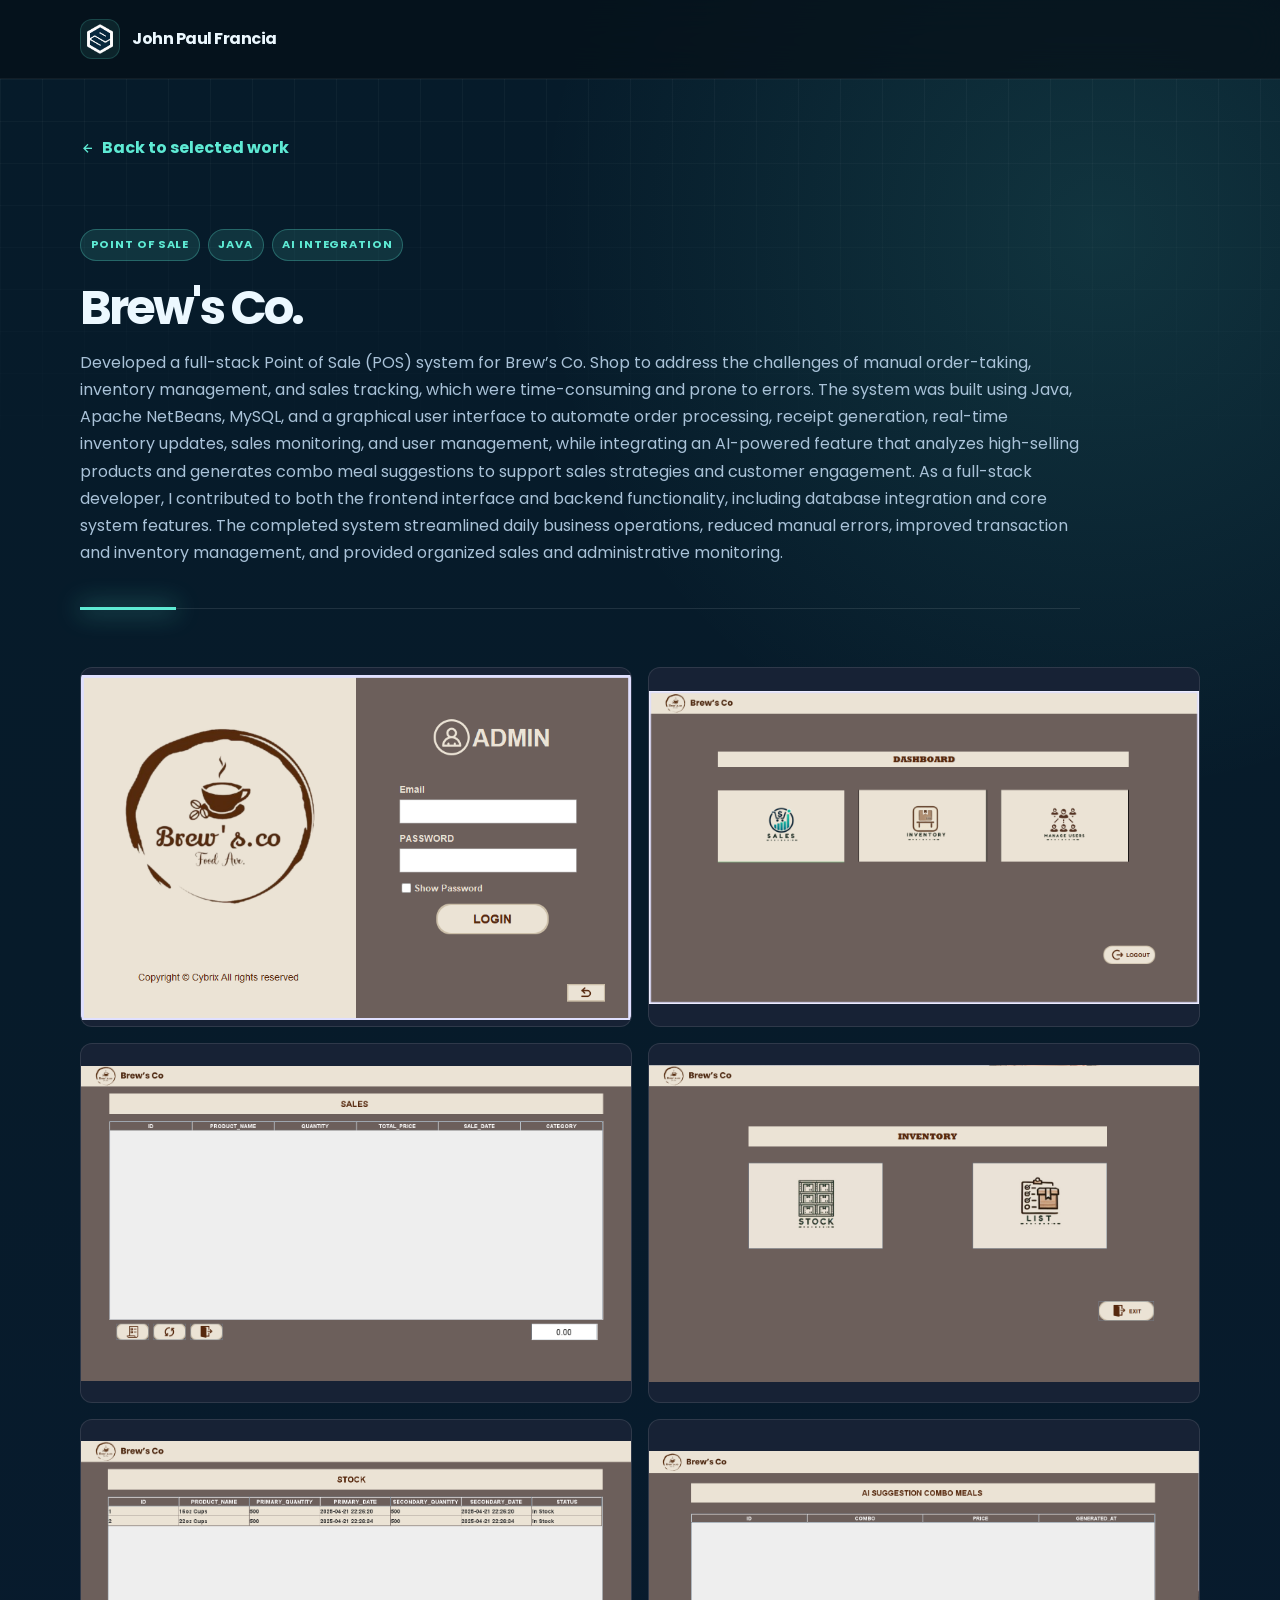
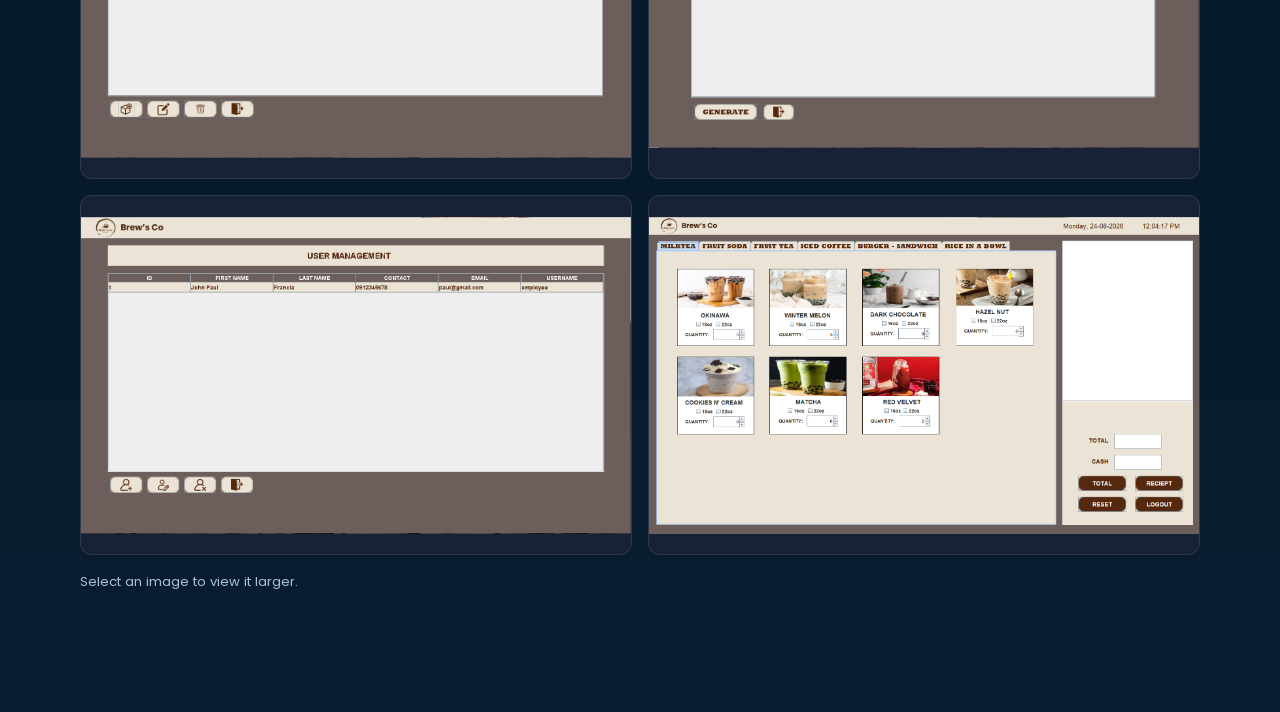
==== brews-co.html @ 9ea35626 "Update portfolio projects" ====
<!DOCTYPE html>
<html lang="en">
  <head>
    <meta charset="UTF-8" />
    <meta name="viewport" content="width=device-width, initial-scale=1.0" />
    <meta name="Author" content="John Paul Francia">
    <link rel="website icon" type="png" size="1000x500"
        href="images/logo.png">
    <title>Brew's Co.</title>
    <link rel="stylesheet" href="https://unpkg.com/boxicons@latest/css/boxicons.min.css" /><link rel="stylesheet" href="style.css" />
  </head>
  <body class="project-page project-brews">
    <header class="site-header">
      <div class="container nav-wrap">
        <a href="index.html" class="brand">
          <span class="brand-mark" aria-hidden="true">
            <img src="images/logo.png" alt="" />
          </span>
          <span>John Paul Francia</span>
        </a>
      </div>
    </header>

    <main class="project-page-main">
      <div class="container">
        <a class="project-page-back" href="index.html#work">
          <i class="bx bx-left-arrow-alt" aria-hidden="true"></i>
          Back to selected work
        </a>

        <header class="project-page-header">
          <div class="tag-row">
            <span>Point of Sale</span>
            <span>Java</span>
            <span>AI Integration</span>
          </div>
          <h1>Brew's Co.</h1>
          <p class="project-summary">
            Developed a full-stack Point of Sale (POS) system for Brew’s Co. Shop to address the challenges of manual order-taking, 
            inventory management, and sales tracking, which were time-consuming and prone to errors. The system was built using Java, 
            Apache NetBeans, MySQL, and a graphical user interface to automate order processing, receipt generation, real-time inventory 
            updates, sales monitoring, and user management, while integrating an AI-powered feature that analyzes high-selling products 
            and generates combo meal suggestions to support sales strategies and customer engagement. As a full-stack developer, 
            I contributed to both the frontend interface and backend functionality, including database integration and core system 
            features. The completed system streamlined daily business operations, reduced manual errors, improved transaction and 
            inventory management, and provided organized sales and administrative monitoring.
          </p>
        </header>

          <section class="detail-gallery-wrap" aria-label="Brew's Co. project images">
            <div class="detail-gallery">
              <div class="detail-gallery-track">
                <img class="detail-image" src="brew's Co/One.png" alt="Brew's Co. project screen one" tabindex="0" />
                <img class="detail-image" src="brew's Co/two.png" alt="Brew's Co. project screen two" tabindex="0" />
                <img class="detail-image" src="brew's Co/three.png" alt="Brew's Co. project screen three" tabindex="0" />
                <img class="detail-image" src="brew's Co/four.png" alt="Brew's Co. project screen four" tabindex="0" />
                <img class="detail-image" src="brew's Co/five.png" alt="Brew's Co. project screen five" tabindex="0" />
                <img class="detail-image" src="brew's Co/six.png" alt="Brew's Co. project screen six" tabindex="0" />
                <img class="detail-image" src="brew's Co/seven.png" alt="Brew's Co. project screen seven" tabindex="0" />
                <img class="detail-image" src="brew's Co/eight.png" alt="Brew's Co. project screen eight" tabindex="0" />
              </div>
            </div>
            <p class="image-note">Select an image to view it larger.</p>
          </section>
        </div>
      </div>
    </main>

    <div class="project-modal image-modal" id="image-modal" role="dialog" aria-modal="true" aria-label="Project image" hidden>
      <div class="project-modal-backdrop" data-close-image-modal></div>
      <div class="project-modal-content">
        <button class="modal-close" type="button" aria-label="Close image" data-close-image-modal>
          <i class="bx bx-x" aria-hidden="true"></i>
        </button>
        <img class="image-modal-image" src="" alt="" />
      </div>
    </div>
    <script src="project-page.js"></script>
  </body>
</html>
---- style.css ----
/* ==================== Global styles ==================== */
@import url('https://fonts.googleapis.com/css2?family=Poppins:wght@400;500;600;700;800;900&display=swap');

:root {
  --bg: #071b2a;
  --bg-soft: #0d2536;
  --panel: rgba(11, 25, 35, 0.82);
  --panel-strong: #0b1f2d;
  --card: rgba(13, 28, 39, 0.8);
  --text: #ecf8ff;
  --muted: #a9c2d8;
  --line: rgba(148, 163, 184, 0.18);
  --primary: #5eead4;
  --secondary: #7c8cff;
  --accent: #f7c98a;
  --shadow: 0 30px 80px rgba(2, 7, 15, 0.7);
}

* {
    margin: 0;
    padding: 0;
    box-sizing: border-box;
}

html {
  scroll-behavior: smooth;
}

body {
  margin: 0;
  font-family: "Poppins", sans-serif;
  background:
    radial-gradient(circle at top left, rgba(94, 234, 212, 0.12), transparent 18%),
    radial-gradient(circle at bottom right, rgba(124, 140, 255, 0.14), transparent 20%),
    linear-gradient(180deg, #041a28 0%, #071b2a 35%, #081b30 100%);
  color: var(--text);
  line-height: 1.6;
  overflow-x: hidden;
}

.site-header,
main,
.site-footer {
  opacity: 1;
  transform: translateY(0);
}

img,
.brand-mark img {
  width: 100%;
  height: auto;
  display: block;
  object-fit: contain;
}

img {
  max-width: 100%;
  display: block;
}

a {
  color: inherit;
  text-decoration: none;
}

button,
input,
textarea {
  font: inherit;
}

.container {
  width: min(1120px, calc(100% - 32px));
  margin: 0 auto;
}

.section {
  padding: 110px 0;
  position: relative;
  z-index: 1;
}

.section-label {
  margin: 0 0 18px;
  color: var(--primary);
  font-size: 0.8rem;
  letter-spacing: 0.16em;
  text-transform: uppercase;
  font-weight: 700;
}

h1, h2, h3, h4, p {
  margin-top: 0;
}

h1 {
  font-size: clamp(3rem, 6vw, 6rem);
  line-height: 0.95;
  letter-spacing: -0.06em;
  margin-bottom: 24px;
}

h2 {
  font-size: clamp(2.2rem, 4vw, 3.5rem);
  line-height: 1.05;
  letter-spacing: -0.04em;
  margin-bottom: 0;
}

p {
  color: var(--muted);
  font-size: 1.04rem;
}

.highlight {
  background: linear-gradient(135deg, #e8faff 0%, var(--primary) 35%, #7ac7ff 60%, #9ca8ff 100%);
  -webkit-background-clip: text;
  background-clip: text;
  color: transparent;
}

.bg-blur {
  position: fixed;
  height: 420px;
  width: 420px;
  border-radius: 50%;
  filter: blur(90px);
  opacity: 0.45;
  z-index: 0;
  pointer-events: none;
}

.blur-one {
  background: rgba(94, 234, 212, 0.18);
  top: 6%;
  left: 4%;
}

.blur-two {
  background: rgba(124, 140, 255, 0.18);
  right: 10%;
  bottom: 10%;
}

.site-header,
main,
.site-footer {
  opacity: 1;
  transform: translateY(0);
  transition: opacity 0.8s ease, transform 0.8s ease;
}

.site-header {
  position: sticky;
  top: 0;
  z-index: 50;
  backdrop-filter: blur(18px);
  background: rgba(6, 16, 24, 0.75);
  border-bottom: 1px solid rgba(255, 255, 255, 0.05);
}

/* ==================== Hero section ==================== */
.nav-wrap {
  display: flex;
  align-items: center;
  justify-content: space-between;
  min-height: 78px;
  gap: 24px;
}

.brand {
  display: inline-flex;
  align-items: center;
  gap: 12px;
  font-size: 1rem;
  font-weight: 700;
  letter-spacing: -0.03em;
  color: var(--text);
}

.brand-mark {
  display: grid;
  place-items: center;
  width: 40px;
  height: 40px;
  border-radius: 12px;
  background: rgba(94, 234, 212, 0.08);
  box-shadow: inset 0 0 0 1px rgba(94, 234, 212, 0.18);
}

.brand-mark img {
  width: 100%;
  height: 100%;
  display: block;
  object-fit: contain;
}

.main-nav {
  display: flex;
  align-items: center;
  gap: 22px;
  color: rgba(236, 248, 255, 0.8);
  font-size: 0.9rem;
  font-weight: 500;
}

.main-nav a {
  position: relative;
  transition: color 0.25s ease;
  letter-spacing: -0.01em;
}

.main-nav a::after {
  content: "";
  position: absolute;
  left: 0;
  bottom: -8px;
  width: 100%;
  height: 2px;
  background: linear-gradient(90deg, var(--primary), #e6b986);
  transform: scaleX(0);
  transform-origin: left;
  transition: transform 0.25s ease;
}

.main-nav a:hover,
.main-nav a:focus-visible {
  color: var(--text);
}

.main-nav a:hover::after,
.main-nav a:focus-visible::after {
  transform: scaleX(1);
}

.nav-cta,
.button {
  display: inline-flex;
  align-items: center;
  justify-content: center;
  padding: 0.9rem 1.4rem;
  border-radius: 999px;
  font-weight: 700;
  transition: transform 0.25s ease, box-shadow 0.25s ease, border-color 0.25s ease;
}

.nav-cta,
.button.primary {
  background: linear-gradient(135deg, #7cf5e0 0%, var(--primary) 35%, #7aa3ff 100%);
  color: #04151d;
  box-shadow: 0 18px 35px rgba(94, 234, 212, 0.18);
}

.button.secondary {
  border: 1px solid var(--line);
  color: var(--text);
  background: rgba(255, 255, 255, 0.02);
}

.nav-cta:hover,
.button:hover {
  transform: translateY(-2px);
}

.hero {
  padding-top: 64px;
  padding-bottom: 80px;
}

.hero-grid {
  display: grid;
  grid-template-columns: 1.02fr 0.98fr;
  gap: 34px;
  align-items: center;
  min-height: 640px;
}

.hero-copy {
  max-width: 630px;
}

.eyebrow {
  display: inline-block;
  margin-bottom: 18px;
  color: var(--primary);
  font-size: 0.88rem;
  font-weight: 600;
  letter-spacing: 0.16em;
  text-transform: uppercase;
}

.hero-copy h1 {
  display: flex;
  flex-direction: column;
  gap: 0;
  margin-bottom: 18px;
}

.light-text {
  color: var(--text);
  font-weight: 400;
  letter-spacing: -0.05em;
}

.highlight-block {
  color: #dfeaf5;
  font-weight: 800;
  letter-spacing: -0.06em;
}

.title-line {
  margin: 0 0 18px;
  color: var(--text);
  font-size: clamp(1rem, 3vw, 3rem);
  line-height: 1.12;
  letter-spacing: -0.05em;
  font-weight: 500;
}

.lead {
  max-width: 620px;
  font-size: 1.08rem;
  color: rgba(230, 224, 219, 0.82);
  margin-bottom: 28px;
  line-height: 1.7;
}

.hero-actions {
  display: flex;
  align-items: center;
  gap: 18px;
  flex-wrap: wrap;
  margin-top: 8px;
  margin-bottom: 16px;
}

.social-row {
  display: flex;
  align-items: center;
  gap: 16px;
  margin-top: 8px;
}

.social-row a {
  width: 42px;
  height: 42px;
  border-radius: 50%;
  display: grid;
  place-items: center;
  border: 2px solid rgba(110, 234, 255, 0.9);
  color: var(--text);
  background: rgba(7, 17, 31, 0.3);
  font-weight: 700;
  box-shadow: 0 0 0 4px rgba(110, 234, 255, 0.06);
}

.hero-visual {
  display: flex;
  justify-content: center;
  align-items: center;
}

.profile-stage {
  position: relative;
  width: min(100%, 520px);
  aspect-ratio: 1;
  display: grid;
  place-items: center;
}

.profile-orbit {
  position: absolute;
  border: 1px solid rgba(94, 234, 212, 0.22);
  border-radius: 30% 70% 44% 56% / 42% 34% 66% 58%;
  box-shadow: inset 0 0 0 1px rgba(255, 255, 255, 0.03);
}

.orbit-one {
  inset: 4% 12% 12% 3%;
  transform: rotate(12deg);
}

.orbit-two {
  inset: 12% 4% 4% 14%;
  transform: rotate(-14deg);
}

.profile-shell {
  position: relative;
  width: 82%;
  aspect-ratio: 0.82;
  border-radius: 30% 70% 55% 45% / 45% 36% 64% 55%;
  padding: 16px;
  background: linear-gradient(135deg, rgba(94, 234, 212, 0.18), rgba(124, 140, 255, 0.12), rgba(249, 201, 137, 0.12));
  border: 1px solid rgba(255, 255, 255, 0.08);
  box-shadow: 0 35px 80px rgba(2, 14, 24, 0.52);
  overflow: hidden;
}

.profile-shell::before {
  content: "";
  position: absolute;
  inset: 10px;
  border: 1px solid rgba(255, 255, 255, 0.08);
  border-radius: inherit;
}

.profile-image-wrap {
  position: relative;
  z-index: 1;
  width: 100%;
  height: 100%;
  overflow: hidden;
  border-radius: inherit;
  background: #061a2c;
}

.profile-image-wrap img {
  width: 100%;
  height: 100%;
  object-fit: cover;
  object-position: center top;
  filter: saturate(1.08) contrast(1.04) brightness(1.02);
  transform: scale(1.04);
}

.profile-badge {
  position: absolute;
  right: 3%;
  bottom: 10%;
  z-index: 2;
  display: flex;
  align-items: center;
  gap: 10px;
  padding: 0.8rem 1rem;
  border-radius: 999px;
  background: rgba(6, 18, 24, 0.74);
  border: 1px solid rgba(255, 255, 255, 0.08);
  backdrop-filter: blur(12px);
  box-shadow: 0 18px 40px rgba(4, 12, 18, 0.45);
}

.badge-dot {
  width: 10px;
  height: 10px;
  border-radius: 50%;
  background: #5eead4;
  box-shadow: 0 0 16px rgba(94, 234, 212, 0.9);
}

.profile-badge strong,
.profile-badge small {
  display: block;
}

.profile-badge strong {
  font-size: 0.76rem;
  letter-spacing: 0.08em;
  text-transform: uppercase;
}

.profile-badge small {
  color: var(--muted);
  font-size: 0.7rem;
}

.hero-actions .button.primary {
  padding-inline: 2rem;
  min-width: 170px;
}

.hero-actions .button.secondary {
  min-width: 130px;
}

/* ==================== Dashboard preview ==================== */
@media (max-width: 900px) {
  .hero-grid {
    grid-template-columns: 1fr;
    min-height: auto;
    text-align: center;
  }

  .hero-copy {
    max-width: 100%;
  }

  .hero-actions,
  .social-row {
    justify-content: center;
  }

  .title-line,
  .lead {
    max-width: 100%;
  }

  .portrait-shell {
    width: min(82vw, 440px);
  }
}

.hero-meta {
  display: flex;
  align-items: center;
  gap: 30px;
  flex-wrap: wrap;
}

.hero-meta div {
  display: flex;
  flex-direction: column;
  gap: 4px;
}

.hero-meta strong {
  font-size: 1.5rem;
  letter-spacing: -0.04em;
}

.hero-meta span {
  color: var(--muted);
  font-size: 0.82rem;
}

.hero-visual {
  display: flex;
  justify-content: center;
}

.glass-card {
  width: min(100%, 480px);
  position: relative;
  padding: 18px;
  border-radius: 30px;
  background: linear-gradient(180deg, rgba(11, 20, 31, 0.9), rgba(15, 27, 42, 0.76));
  border: 1px solid rgba(255, 255, 255, 0.08);
  box-shadow: var(--shadow);
}

.glass-card::before {
  content: "";
  position: absolute;
  inset: 1px;
  border-radius: 29px;
  background: linear-gradient(135deg, rgba(148, 163, 184, 0.12), transparent 35%, rgba(110, 231, 249, 0.06));
  pointer-events: none;
}

.window-topbar {
  display: flex;
  gap: 8px;
  padding: 8px 6px 18px;
}

.window-topbar span {
  display: block;
  width: 12px;
  height: 12px;
  border-radius: 50%;
  background: rgba(255, 255, 255, 0.2);
}

.window-topbar span:nth-child(1) { background: #f87171; }
.window-topbar span:nth-child(2) { background: #fbbf24; }
.window-topbar span:nth-child(3) { background: #34d399; }

.dashboard {
  position: relative;
  z-index: 1;
  display: grid;
  gap: 18px;
}

.mini-card {
  background: rgba(15, 20, 30, 0.92);
  border: 1px solid rgba(255, 255, 255, 0.06);
  border-radius: 18px;
  padding: 18px 20px;
}

.stats-card {
  display: flex;
  flex-direction: column;
  gap: 10px;
}

.stats-card p,
.mini-card p,
.task-card li,
.quote-author small {
  margin: 0;
  color: var(--muted);
}

.stats-card h3 {
  font-size: clamp(2rem, 4vw, 2.7rem);
  letter-spacing: -0.05em;
  margin: 0;
}

.chart-bars {
  display: flex;
  align-items: flex-end;
  gap: 10px;
  height: 52px;
}

.chart-bars span {
  display: block;
  width: 100%;
  border-radius: 999px 999px 0 0;
  background: linear-gradient(180deg, var(--primary), var(--secondary));
  opacity: 0.8;
}

.chart-bars span:nth-child(1) { height: 30%; }
.chart-bars span:nth-child(2) { height: 48%; }
.chart-bars span:nth-child(3) { height: 68%; }
.chart-bars span:nth-child(4) { height: 85%; }
.chart-bars span:nth-child(5) { height: 100%; }

.profile-card {
  display: flex;
  align-items: center;
  gap: 16px;
}

.avatar {
  display: grid;
  place-items: center;
  width: 52px;
  height: 52px;
  border-radius: 16px;
  background: linear-gradient(135deg, rgba(217, 166, 108, 0.45), rgba(183, 123, 83, 0.4));
  color: #061018;
  font-weight: 800;
  overflow: hidden;
}

.avatar img {
  width: 100%;
  height: 100%;
  object-fit: cover;
  display: block;
}

.profile-card h4 {
  margin: 4px 0 0;
  font-size: 1.1rem;
}

.task-card ul {
  list-style: none;
  padding: 0;
  margin: 12px 0 0;
  display: grid;
  gap: 8px;
}

.task-card li {
  position: relative;
  padding-left: 18px;
}

.task-card li::before {
  content: "";
  position: absolute;
  left: 0;
  top: 10px;
  width: 8px;
  height: 8px;
  border-radius: 50%;
  background: linear-gradient(135deg, var(--primary), var(--secondary));
}

.clients {
  padding-top: 30px;
  padding-bottom: 30px;
}

.logo-row {
  display: grid;
  grid-template-columns: repeat(5, minmax(120px, 1fr));
  gap: 18px;
  margin-top: 26px;
}

.logo-row span {
  display: grid;
  place-items: center;
  height: 70px;
  border-radius: 16px;
  border: 1px solid var(--line);
  background: rgba(255, 255, 255, 0.02);
  color: rgba(237, 244, 255, 0.72);
  font-weight: 700;
  letter-spacing: 0.08em;
  text-transform: uppercase;
  font-size: 0.72rem;
}

/* ==================== About section ==================== */
.about {
  padding-top: 70px;
}

.about-simple {
  background: rgba(255, 255, 255, 0.02);
  border: 1px solid rgba(255, 255, 255, 0.08);
  border-radius: 24px;
  padding: 32px 28px;
  max-width: 1200px;
  margin: 0 auto;
}

.about-intro {
  margin-bottom: 22px;
}

.about-intro h2 {
  margin: 0;
  max-width: 820px;
  font-size: clamp(1.5rem, 4vw, 3rem);
  line-height: 1.08;
  letter-spacing: -0.05em;
}

.about-content {
  gap: 24px;
  margin-bottom: 22px;
}

.about-content p {
  margin: 0 0 24px 0;
  color: rgba(226, 235, 245, 0.8);
  font-size: 1.04rem;
  line-height: 1.8;
}

.about-content span {
  display: block;
  margin: 0;
  color: rgba(226, 235, 245, 0.8);
  font-size: 1.04rem;
  line-height: 1.8;
}


.about-tags {
  display: flex;
  flex-wrap: wrap;
  gap: 12px;
}

.about-tags span {
  display: inline-flex;
  align-items: center;
  justify-content: center;
  padding: 0.7rem 1rem;
  border-radius: 999px;
  border: 1px solid rgba(255, 255, 255, 0.08);
  background: rgb(2, 114, 129);
  color: var(--text);
  font-size: 0.75rem;
  font-weight: 700;
  letter-spacing: 0.04em;
}

@media (max-width: 1024px) {
  .about-simple {
    padding: 28px 24px;
  }

  .about-intro h2 {
    max-width: 760px;
  }

  .about-content {
    grid-template-columns: 1fr;
  }
}

@media (max-width: 767px) {
  .about-simple {
    padding: 24px 20px;
  }

  .about-content {
    gap: 18px;
  }

  .about-content p {
    font-size: 0.98rem;
    line-height: 1.7;
  }

  .about-tags {
    gap: 10px;
  }

  .about-tags span {
    padding: 0.62rem 0.8rem;
    font-size: 0.7rem;
  }

  .about-intro h2 {
    font-size: clamp(1.9rem, 7vw, 2.8rem);
  }
}

@media (max-width: 479px) {
  .about-simple {
    padding: 20px 16px;
    border-radius: 18px;
  }

  .about-intro {
    margin-bottom: 18px;
  }

  .about-intro h2 {
    font-size: clamp(1.8rem, 8vw, 2.5rem);
    line-height: 1.12;
  }

  .about-content {
    margin-bottom: 18px;
  }

  .about-content p {
    font-size: 0.95rem;
  }

  .about-tags {
    gap: 8px;
  }

  .about-tags span {
    flex: 1 1 calc(50% - 8px);
    min-width: 110px;
  }
}

/* ==================== Projects, skills, and certifications ==================== */
.project-grid,
.process-grid,
.skills-grid {
  display: grid;
  grid-template-columns: repeat(3, minmax(0, 1fr));
  gap: 26px;
}

.process-grid {
  grid-template-columns: repeat(5, minmax(0, 1fr));
}

.background-card {
  padding: 34px 30px;
  background: var(--panel);
  border: 1px solid var(--line);
  border-radius: 20px;
}

.background-timeline {
  display: grid;
  gap: 36px;
}

.background-entry {
  display: grid;
  grid-template-columns: minmax(150px, 0.7fr) 52px minmax(0, 1.7fr);
  gap: 22px;
  align-items: start;
}

.background-date {
  padding-top: 12px;
  color: var(--text);
  font-size: 1rem;
  font-weight: 600;
  text-align: right;
}

.background-marker {
  position: relative;
  display: flex;
  justify-content: center;
}

.background-entry:not(:last-child) .background-marker::after {
  content: "";
  position: absolute;
  top: 52px;
  bottom: -52px;
  width: 1px;
  background: var(--line);
}

.background-label {
  display: inline-block;
  margin-bottom: 8px;
  color: var(--primary);
  font-size: 0.75rem;
  font-weight: 700;
  letter-spacing: 0.14em;
  text-transform: uppercase;
}

.background-icon {
  display: grid;
  width: 44px;
  height: 44px;
  place-items: center;
  border-radius: 12px;
  background: rgba(94, 234, 212, 0.08);
  color: var(--primary);
  font-size: 1.45rem;
}

.background-card h3 {
  margin-bottom: 8px;
  font-size: 1.35rem;
  line-height: 1.3;
}

.background-organization {
  color: var(--primary);
  font-size: 0.98rem;
}

.background-description {
  margin-top: 24px;
  font-size: 0.98rem;
  line-height: 1.75;
}

.background-tags {
  display: flex;
  flex-wrap: wrap;
  gap: 8px;
  margin-top: 18px;
}

.background-tags span {
  padding: 0.35rem 0.65rem;
  border: 1px solid rgba(94, 234, 212, 0.24);
  border-radius: 999px;
  color: var(--muted);
  font-size: 0.72rem;
}

.skills-category-grid {
  display: grid;
  grid-template-columns: repeat(3, minmax(0, 1fr));
  gap: 20px;
  margin-top: 42px;
}

.skills-filter {
  display: flex;
  justify-content: center;
  gap: 10px;
  margin-top: 34px;
  overflow-x: auto;
  padding: 4px 0 8px;
  scrollbar-width: none;
}

.skills-filter::-webkit-scrollbar {
  display: none;
}

.skills-filter-button {
  display: inline-flex;
  align-items: center;
  justify-content: center;
  flex: 0 0 auto;
  gap: 7px;
  min-height: 43px;
  padding: 0 17px;
  border: 1px solid rgba(255, 255, 255, 0.04);
  border-radius: 999px;
  background: rgba(30, 35, 49, 0.72);
  color: #8793aa;
  cursor: pointer;
  font-size: 0.78rem;
  font-weight: 700;
  transition: background 0.25s ease, color 0.25s ease, transform 0.25s ease;
}

.skills-filter-button i {
  font-size: 1rem;
}

.skills-filter-button:hover,
.skills-filter-button:focus-visible {
  color: var(--text);
  transform: translateY(-2px);
}

.skills-filter-button.is-active {
  border-color: transparent;
  background: #b9f6d3;
  color: #153d2d;
}

.technology-card.is-hidden {
  display: none;
}

.skills-card-grid {
  display: grid;
  grid-template-columns: repeat(4, minmax(0, 1fr));
  gap: 20px;
  margin-top: 38px;
}

.technology-card {
  display: flex;
  align-items: center;
  gap: 20px;
  min-height: 102px;
  padding: 20px;
  border: 1px solid rgba(110, 132, 165, 0.28);
  border-radius: 15px;
  background: rgba(24, 30, 43, 0.78);
  transition: transform 0.25s ease, border-color 0.25s ease, background 0.25s ease;
}

.technology-card:hover {
  transform: translateY(-3px);
  border-color: rgba(185, 246, 211, 0.5);
  background: rgba(30, 38, 53, 0.92);
}

.technology-card > div:last-child {
  min-width: 0;
}

.technology-icon {
  display: grid;
  flex: 0 0 54px;
  width: 54px;
  height: 54px;
  place-items: center;
  border-radius: 10px;
  background: rgba(148, 163, 184, 0.2);
}

.technology-icon i {
  color: var(--technology-color, #9bd4e6);
  font-size: 2rem;
}

.technology-card h3 {
  margin-bottom: 2px;
  color: var(--text);
  font-size: 1.12rem;
  line-height: 1.3;
}

.technology-card p {
  color: #c1c9d7;
  font-size: 0.86rem;
  line-height: 1.45;
}

.js-icon { --technology-color: #f7df1e; background: rgba(247, 223, 30, 0.2); }
.react-icon { --technology-color: #61dafb; background: rgba(97, 218, 251, 0.18); }
.html-icon { --technology-color: #ff7650; background: rgba(255, 118, 80, 0.18); }
.css-icon { --technology-color: #4ca7e8; background: rgba(76, 167, 232, 0.18); }
.php-icon { --technology-color: #aeb7f5; background: rgba(174, 183, 245, 0.18); }
.java-icon { --technology-color: #ef7860; background: rgba(239, 120, 96, 0.18); }
.python-icon { --technology-color: #ffd166; background: rgba(255, 209, 102, 0.18); }
.database-icon, .postgres-icon { --technology-color: #6fc4eb; background: rgba(111, 196, 235, 0.18); }
.linux-icon { --technology-color: #d7e2ed; background: rgba(215, 226, 237, 0.16); }
.network-icon { --technology-color: #67dfcf; background: rgba(103, 223, 207, 0.18); }
.security-icon { --technology-color: #ee8a9a; background: rgba(238, 138, 154, 0.18); }
.ai-icon, .bot-icon { --technology-color: #be87f2; background: rgba(190, 135, 242, 0.18); }
.iot-icon { --technology-color: #57d5dd; background: rgba(87, 213, 221, 0.18); }
.git-icon { --technology-color: #ff774d; background: rgba(255, 119, 77, 0.18); }
.github-icon { --technology-color: #d7deea; background: rgba(215, 222, 234, 0.16); }
.vscode-icon { --technology-color: #4cb5ff; background: rgba(76, 181, 255, 0.18); }

.skills-category {
  min-height: 238px;
  padding: 24px 22px 20px;
  border: 1px solid rgba(255, 255, 255, 0.1);
  border-radius: 12px;
  background: linear-gradient(145deg, rgba(25, 25, 25, 0.96), rgba(10, 10, 10, 0.96));
  box-shadow: inset 0 1px rgba(255, 255, 255, 0.03), 0 18px 34px rgba(0, 0, 0, 0.2);
  transition: transform 0.3s ease, border-color 0.3s ease;
}

.skills-category:hover {
  transform: translateY(-5px);
  border-color: rgba(110, 231, 249, 0.35);
}

.skills-category-heading {
  display: flex;
  align-items: center;
  gap: 11px;
  min-height: 48px;
  margin-bottom: 20px;
  color: var(--primary);
}

.skills-category-heading i {
  font-size: 1.9rem;
}

.skills-category-heading h3 {
  color: var(--text);
  font-size: 1rem;
  line-height: 1.25;
}

.technology-list {
  display: grid;
  gap: 14px;
}

.technology-item {
  display: grid;
  grid-template-columns: 24px minmax(0, 1fr);
  align-items: center;
  gap: 9px;
  color: rgba(236, 248, 255, 0.9);
  font-size: 0.82rem;
  font-weight: 600;
}

.technology-item > i {
  color: var(--technology-color, var(--primary));
  font-size: 1.25rem;
}

.technology-item span {
  min-width: 0;
}

.technology-item b {
  grid-column: 1 / -1;
  display: block;
  height: 4px;
  margin-top: -3px;
  border-radius: 99px;
  background: linear-gradient(90deg, var(--technology-color, var(--primary)) var(--skill-level), rgba(87, 105, 126, 0.55) var(--skill-level));
}

.project-carousel {
  display: grid;
  grid-template-columns: auto minmax(0, 1fr) auto;
  align-items: center;
  gap: 14px;
}

.skills-carousel {
  display: grid;
  grid-template-columns: auto minmax(0, 1fr) auto;
  align-items: center;
  gap: 14px;
}

.skills-carousel-viewport {
  min-width: 0;
  overflow: hidden;
  padding: 8px 0;
}

.skills-carousel .skills-grid {
  display: flex;
  gap: 26px;
  transform: translateX(0);
  transition: transform 0.45s ease;
}

.skills-carousel .skill-card {
  flex: 0 0 calc((100% - 78px) / 4);
}

.certification-heading {
  margin-top: 72px;
}

.certifications-carousel {
  display: grid;
  grid-template-columns: auto minmax(0, 1fr) auto;
  align-items: center;
  gap: 14px;
}

.certifications-carousel-viewport {
  min-width: 0;
  overflow: hidden;
  padding: 8px 0;
}

.certifications-grid {
  display: flex;
  gap: 26px;
  transform: translateX(0);
  transition: transform 0.45s ease;
}

.certification-card {
  flex: 0 0 calc((100% - 52px) / 3);
  overflow: hidden;
  border: 1px solid rgba(255, 255, 255, 0.08);
  border-radius: 20px;
  background: rgba(255, 255, 255, 0.02);
  transition: transform 0.3s ease, border-color 0.3s ease;
}

.certification-card:hover {
  transform: translateY(-6px);
  border-color: rgba(110, 231, 249, 0.35);
}

.certification-image {
  height: 190px;
  background-position: center;
  background-size: cover;
  background-color: #172235;
}

.certification-image-one {
  background-image: url("images/ITS - Python.png");
}

.certification-image-two {
  background-image: url("images/Ethical Hacker.png");
}

.certification-image-three {
  background-image: url("images/ITS - Networking.png");
}

.certification-image-four {
  background-image: url("images/CCNA- Switching Routing and Wireless Essentials.png");
}

.certification-info {
  padding: 18px 18px 22px;
}

.certification-label {
  display: block;
  margin-bottom: 4px;
  color: var(--muted);
  font-size: 0.68rem;
  font-weight: 700;
  letter-spacing: 0.08em;
  text-transform: uppercase;
}

.certification-issuer {
  margin-bottom: 8px;
  color: var(--primary);
  font-size: 0.72rem;
  font-weight: 700;
  letter-spacing: 0.08em;
  text-transform: uppercase;
}

.certification-info h3 {
  margin-bottom: 8px;
  font-size: 1.25rem;
}

.certification-date {
  margin-bottom: 16px;
  color: var(--text);
  font-size: 0.9rem;
}

.credential-link {
  display: inline-flex;
  align-items: center;
  gap: 5px;
  color: var(--primary);
  font-size: 0.82rem;
  font-weight: 700;
}

.credential-link i {
  font-size: 1rem;
  transition: transform 0.25s ease;
}

.certification-card:hover .credential-link i,
.certification-card:focus-visible .credential-link i {
  transform: translateX(3px);
}

.certification-info p:last-child {
  color: var(--muted);
  font-size: 0.9rem;
}

.project-carousel-viewport {
  min-width: 0;
  overflow: hidden;
  padding: 8px 0;
}

.project-carousel .project-grid {
  display: flex;
  gap: 26px;
  transform: translateX(0);
  transition: transform 0.45s ease;
}

.project-carousel .project-card {
  flex: 0 0 calc((100% - 52px) / 3);
  display: flex;
}

.carousel-button {
  display: grid;
  width: 44px;
  height: 44px;
  place-items: center;
  flex: 0 0 auto;
  border: 1px solid rgba(110, 231, 249, 0.3);
  border-radius: 50%;
  background: rgba(110, 231, 249, 0.08);
  color: var(--primary);
  cursor: pointer;
  transition: background 0.25s ease, border-color 0.25s ease, opacity 0.25s ease;
}

.carousel-button:hover:not(:disabled),
.carousel-button:focus-visible {
  border-color: var(--primary);
  background: rgba(110, 231, 249, 0.16);
}

.carousel-button:focus-visible {
  outline: 2px solid var(--primary);
  outline-offset: 3px;
}

.carousel-button:disabled {
  cursor: not-allowed;
  opacity: 0.3;
}

.carousel-button i {
  font-size: 1.65rem;
}

.skills-grid {
  grid-template-columns: repeat(4, minmax(0, 1fr));
}

.project-card {
  width: 100%;
  color: inherit;
  font: inherit;
  text-align: left;
  background: rgba(255, 255, 255, 0.02);
  border: 1px solid rgba(255, 255, 255, 0.08);
  border-radius: 24px;
  overflow: hidden;
  transition: transform 0.3s ease, border-color 0.3s ease;
}

.project-carousel .project-info {
  display: flex;
  min-height: 300px;
  flex: 1;
  flex-direction: column;
}

.project-card:focus-visible {
  outline: 2px solid var(--primary);
  outline-offset: 4px;
}

.project-card:hover {
  transform: translateY(-8px);
  border-color: rgba(110, 231, 249, 0.35);
}

.capstone-card {
  display: block;
  margin-top: 26px;
  cursor: pointer;
}

.project-carousel .capstone-card {
  margin-top: 0;
}

.capstone-card:focus-visible {
  outline: 2px solid var(--primary);
  outline-offset: 4px;
}

.brew-card {
  cursor: pointer;
}

.brew-card:focus-visible {
  outline: 2px solid var(--primary);
  outline-offset: 4px;
}

.cuppa-card {
  cursor: pointer;
}

.cuppa-card:focus-visible {
  outline: 2px solid var(--primary);
  outline-offset: 4px;
}

.purrfect-card,
.snoopy-card {
  cursor: pointer;
}

.purrfect-card:focus-visible,
.snoopy-card:focus-visible {
  outline: 2px solid var(--primary);
  outline-offset: 4px;
}

.project-link {
  display: inline-flex;
  align-items: center;
  gap: 6px;
  margin-top: 4px;
  color: var(--primary);
  font-size: 0.88rem;
  font-weight: 700;
}

.project-link i {
  font-size: 1.1rem;
}

.award-showcase {
  display: grid;
  grid-template-columns: minmax(0, 0.75fr) minmax(0, 1.25fr);
  gap: 28px;
  align-items: center;
  margin-top: 26px;
  padding: 24px;
  border: 1px solid rgba(255, 255, 255, 0.08);
  border-radius: 20px;
  background: rgba(255, 255, 255, 0.02);
}

.award-copy h3 {
  margin: 10px 0 16px;
  color: var(--text);
  font-size: clamp(1.6rem, 3vw, 2.4rem);
  line-height: 1.15;
  letter-spacing: normal;
}

/* .award-members {
  margin-top: 14px;
  color: var(--muted);
  line-height: 1.6;
}

.award-members strong {
  display: block;
  margin-bottom: 8px;
  color: var(--primary);
  font-size: 0.9rem;
}

.award-member-grid {
  display: grid;
  grid-template-columns: repeat(2, minmax(0, 1fr));
  gap: 6px 10px;
}

.award-member-grid span {
  padding: 5px 7px;
  border: 1px solid rgba(110, 231, 249, 0.22);
  border-radius: 30px;
  background: rgba(255, 255, 255, 0.025);
  font-size: 0.78rem;
  line-height: 1.4;
} */

.award-video-button {
  display: inline-flex;
  align-items: center;
  gap: 5px;
  margin-top: 20px;
  padding: 0;
  border: 0;
  background: transparent;
  color: var(--primary);
  font-size: 0.82rem;
  font-weight: 700;
  cursor: pointer;
}

.award-video-button:hover,
.award-video-button:focus-visible {
  color: var(--primary);
}

.award-video-button:focus-visible {
  outline: 2px solid var(--text);
  outline-offset: 3px;
}

.award-video-button i:last-child {
  font-size: 1rem;
  transition: transform 0.25s ease;
}

.award-video-button:hover i:last-child,
.award-video-button:focus-visible i:last-child {
  transform: translateX(3px);
}

.award-image-wrap {
  width: 100%;
  padding: 0;
  color: inherit;
  text-align: left;
  overflow: hidden;
  border: 1px solid rgba(255, 255, 255, 0.1);
  border-radius: 12px;
  background: #172235;
  cursor: zoom-in;
}

.award-image-wrap:focus-visible {
  outline: 2px solid var(--primary);
  outline-offset: 3px;
}

.award-image-wrap img {
  width: 100%;
  max-height: 420px;
  object-fit: contain;
}

/* ==================== Project and certificate modals ==================== */
body.modal-open {
  overflow: hidden;
}

.project-modal[hidden] {
  display: none;
}

.project-modal {
  position: fixed;
  inset: 0;
  z-index: 100;
  display: grid;
  place-items: center;
  padding: 24px;
  overflow-y: auto;
}

#certificate-modal {
  z-index: 200;
}

.project-modal-backdrop {
  position: absolute;
  inset: 0;
  background: rgba(2, 7, 15, 0.82);
  backdrop-filter: blur(8px);
}

.project-modal-content {
  position: relative;
  width: min(900px, 100%);
  max-height: min(760px, 92vh);
  overflow-y: auto;
  padding: 38px;
  border: 1px solid rgba(94, 234, 212, 0.3);
  border-radius: 20px;
  background: var(--panel-strong);
  box-shadow: var(--shadow);
}

.purrfect-modal-content,
.snoopy-modal-content {
  max-height: min(760px, calc(100vh - 48px));
}

.project-modal-content h2 {
  max-width: 680px;
  margin-bottom: 10px;
  color: var(--primary);
  font-size: clamp(2rem, 5vw, 3.5rem);
}

.modal-project-title {
  max-width: 760px;
  margin-bottom: 14px;
  font-size: clamp(1rem, 2vw, 1.2rem);
}

.modal-description {
  max-width: 680px;
  margin-bottom: 24px;
}

.modal-close {
  position: absolute;
  top: 18px;
  right: 18px;
  display: grid;
  width: 40px;
  height: 40px;
  place-items: center;
  border: 1px solid var(--line);
  border-radius: 50%;
  background: rgba(255, 255, 255, 0.04);
  color: var(--text);
  cursor: pointer;
}

.modal-close:hover,
.modal-close:focus-visible {
  border-color: var(--primary);
  color: var(--primary);
}

.modal-close i {
  font-size: 1.5rem;
}

.certificate-modal-content {
  width: min(1000px, 100%);
  padding: 18px;
}

.certificate-modal-image {
  width: 100%;
  max-height: 68vh;
  border: 1px solid rgba(255, 255, 255, 0.12);
  border-radius: 12px;
  object-fit: contain;
  background: #fff;
}

.recognition-video-modal-content {
  width: min(1000px, 100%);
}

.recognition-video {
  width: 100%;
  max-height: 70vh;
  border-radius: 12px;
  background: #000;
}

.brews-modal-content {
  width: min(1000px, 100%);
}

.brews-gallery {
  display: flex;
  align-items: center;
  gap: 14px;
}

.brews-gallery-viewport {
  min-width: 0;
  flex: 1;
  overflow: hidden;
}

.brews-gallery-track {
  display: flex;
  transition: transform 0.4s ease;
}

.brews-gallery-image {
  width: 100%;
  min-width: 100%;
  height: 420px;
  border: 1px solid rgba(255, 255, 255, 0.1);
  border-radius: 12px;
  object-fit: cover;
  background: #172235;
}

.cuppa-modal-content {
  width: min(1000px, 100%);
}

.cuppa-gallery {
  display: flex;
  align-items: center;
  gap: 14px;
}

.cuppa-gallery-viewport {
  min-width: 0;
  flex: 1;
  overflow: hidden;
}

.cuppa-gallery-track {
  display: flex;
  transition: transform 0.4s ease;
}

.cuppa-gallery-image {
  width: 100%;
  min-width: 100%;
  height: 420px;
  border: 1px solid rgba(255, 255, 255, 0.1);
  border-radius: 12px;
  object-fit: cover;
  background: #172235;
}

.project-gallery {
  display: flex;
  align-items: center;
  gap: 14px;
}

.project-gallery-viewport {
  min-width: 0;
  flex: 1;
  overflow: hidden;
}

.project-gallery-track {
  display: flex;
  transition: transform 0.4s ease;
}

.project-gallery-image {
  width: 100%;
  min-width: 100%;
  height: 420px;
  border: 1px solid rgba(255, 255, 255, 0.1);
  border-radius: 12px;
  object-fit: cover;
  background: #172235;
}

.project-gallery-image:focus-visible,
.brews-gallery-image:focus-visible,
.cuppa-gallery-image:focus-visible {
  outline: 2px solid var(--primary);
  outline-offset: 3px;
}

.project-gallery-image,
.brews-gallery-image,
.cuppa-gallery-image {
  cursor: zoom-in;
}

/* ==================== Capstone gallery ==================== */
.capstone-gallery {
  display: flex;
  align-items: center;
  gap: 14px;
}

.gallery-viewport {
  min-width: 0;
  flex: 1;
  overflow: hidden;
}

.gallery-track {
  display: flex;
  transition: transform 0.4s ease;
}

.gallery-image {
  width: 100%;
  min-width: 100%;
  min-height: 380px;
  border: 1px solid rgba(255, 255, 255, 0.1);
  border-radius: 12px;
  background-position: center;
  background-size: cover;
  background-color: #172235;
  cursor: zoom-in;
}

.gallery-image:focus-visible {
  outline: 2px solid var(--primary);
  outline-offset: 3px;
}

.gallery-control {
  display: grid;
  width: 42px;
  height: 42px;
  place-items: center;
  flex: 0 0 auto;
  border: 1px solid rgba(110, 231, 249, 0.3);
  border-radius: 50%;
  background: rgba(110, 231, 249, 0.08);
  color: var(--primary);
  cursor: pointer;
}

.gallery-control:disabled {
  cursor: not-allowed;
  opacity: 0.3;
}

.gallery-control i {
  font-size: 1.5rem;
}

.capstone-image-one {
  background-image: url("tomatowise/one.png"), linear-gradient(135deg, #164e63, #0f172a);
}

.capstone-image-two {
  background-image: url("tomatowise/two.png"), linear-gradient(135deg, #155e75, #1e3a8a);
}

.capstone-image-three {
  background-image: url("tomatowise/three.png"), linear-gradient(135deg, #1e3a8a, #0d2536);
}

.capstone-image-four {
  background-image: url("tomatowise/four.png"), linear-gradient(135deg, #164e63, #0f172a);
}

.capstone-image-five {
  background-image: url("tomatowise/five.png"), linear-gradient(135deg, #155e75, #1e3a8a);
}

.capstone-image-six {
  background-image: url("tomatowise/six.png"), linear-gradient(135deg, #1e3a8a, #0d2536);
}

.capstone-image-seven {
  background-image: url("tomatowise/seven.png"), linear-gradient(135deg, #164e63, #0f172a);
}

.image-note {
  margin-top: 16px;
  font-size: 0.82rem;
}

.project-visual {
  height: 250px;
  background-size: cover;
  background-position: center;
}

.visual-one {
  background:
    url("images/project-1.jpg") center / cover no-repeat,
    linear-gradient(135deg, rgba(16, 26, 38, 0.4), rgba(12, 18, 30, 0.08)),
    linear-gradient(135deg, #0f172a, #1d4ed8 45%, #67e8f9 100%);
}

.visual-two {
  background:
    url("images/project-2.jpg") center / cover no-repeat,
    linear-gradient(135deg, rgba(15, 21, 32, 0.3), rgba(15, 21, 32, 0.1)),
    linear-gradient(135deg, #111827, #7c3aed 45%, #c084fc 100%);
}

.visual-three {
  background:
    url("images/project-3.jpg") center / cover no-repeat,
    linear-gradient(135deg, rgba(15, 21, 32, 0.4), rgba(15, 21, 32, 0.1)),
    linear-gradient(135deg, #0f172a, #f59e0b 45%, #fbbf24 100%);
}

.project-info {
  padding: 22px 20px 26px;
}

.tag-row {
  display: flex;
  gap: 8px;
  align-items: center;
  flex-wrap: wrap;
  margin-bottom: 16px;
}

.tag-row span {
  display: inline-block;
  padding: 0.4rem 0.6rem;
  border-radius: 999px;
  border: 1px solid rgba(255, 255, 255, 0.08);
  background: rgba(148, 163, 184, 0.06);
  color: var(--muted);
  font-size: 0.7rem;
  font-weight: 700;
  letter-spacing: 0.08em;
  text-transform: uppercase;
}

.project-info h3 {
  margin-bottom: 12px;
  font-size: 1.6rem;
  letter-spacing: -0.04em;
}

.capstone-card .project-info h3 {
  margin-bottom: 12px;
  color: inherit;
  font-size: 1.6rem;
  letter-spacing: -0.04em;
}

.capstone-title,
.modal-project-title {
  color: var(--text);
  font-weight: 600;
  line-height: 1.45;
}

.capstone-title {
  margin-bottom: 12px;
  font-size: 0.95rem;
}

.process-card,
.skill-card {
  background: rgba(255, 255, 255, 0.02);
  border: 1px solid rgba(255, 255, 255, 0.08);
  border-radius: 20px;
  padding: 26px 22px;
}

.skill-card {
  display: flex;
  min-height: 170px;
  flex-direction: column;
  align-items: center;
  justify-content: center;
  gap: 12px;
  text-align: center;
  transition: transform 0.3s ease, border-color 0.3s ease, background 0.3s ease;
}

.skill-card:hover {
  transform: translateY(-6px);
  border-color: rgba(110, 231, 249, 0.35);
  background: rgba(255, 255, 255, 0.05);
}

.skill-icon {
  color: var(--primary);
  font-size: 3.8rem;
  line-height: 1;
}

.skill-badge {
  display: inline-flex;
  align-items: center;
  justify-content: center;
  border-radius: 999px;
  padding: 0.45rem 0.7rem;
  background: rgba(110, 231, 249, 0.08);
  color: var(--primary);
  font-size: 0.7rem;
  font-weight: 700;
  letter-spacing: 0.08em;
  text-transform: uppercase;
  margin-bottom: 14px;
}

.skill-card h3 {
  margin-bottom: 10px;
  font-size: 1.35rem;
  letter-spacing: -0.03em;
}

.process-number {
  display: inline-block;
  font-weight: 800;
  color: var(--primary);
  letter-spacing: 0.1em;
  margin-bottom: 12px;
}

.process-card h3 {
  margin-bottom: 12px;
  font-size: 1.5rem;
}

.quote-box {
  max-width: 900px;
  margin: 0 auto;
  background: linear-gradient(135deg, rgba(19, 36, 57, 0.9), rgba(11, 19, 31, 0.9));
  border: 1px solid rgba(255, 255, 255, 0.08);
  border-radius: 28px;
  padding: 34px 28px;
  box-shadow: var(--shadow);
}

.quote-box p {
  margin: 0 0 24px;
  font-size: clamp(1.4rem, 3vw, 2.2rem);
  line-height: 1.25;
  letter-spacing: -0.04em;
  color: var(--text);
}

.quote-author {
  display: inline-flex;
  align-items: center;
  gap: 14px;
}

.quote-dot {
  display: inline-block;
  width: 14px;
  height: 14px;
  background: linear-gradient(135deg, var(--primary), var(--secondary));
  border-radius: 50%;
}

.quote-author strong {
  display: block;
}

.contact-wrap {
  display: grid;
  gap: 18px;
}

.contact-heading .section-label {
  margin-bottom: 18px;
}

.contact-heading h2 {
  max-width: 820px;
  font-size: clamp(2rem, 7vw, 3.5rem);
  line-height: 0.96;
}

.contact-panel {
  display: grid;
  gap: 18px;
  padding: 34px 40px;
  border: 1px solid rgba(94, 234, 212, 0.3);
  border-radius: 8px;
  background: var(--panel);
  box-shadow: var(--shadow);
}

.contact-intro h2 {
  margin-bottom: 10px;
  font-size: clamp(3rem, 7vw, 5rem);
  line-height: 0.95;
}

.contact-intro h1 {
  margin-bottom: 12px;
  font-size: clamp(1.5rem, 3vw, 2.25rem);
  line-height: 1.1;
}


.contact-intro p {
  max-width: 820px;
  line-height: 1.55;
}

.contact-details {
  display: grid;
  gap: 4px;
  margin: 2px 0 10px;
}

.contact-detail {
  display: grid;
  grid-template-columns: 110px minmax(0, 1fr);
  gap: 20px;
  align-items: baseline;
}

.contact-detail strong {
  color: var(--text);
  font-size: 1.05rem;
}

.contact-detail a {
  color: var(--secondary);
  font-size: 1.05rem;
}

.contact-actions {
  display: flex;
  gap: 12px;
  flex-wrap: wrap;
}

.contact-button {
  display: inline-flex;
  align-items: center;
  justify-content: center;
  min-height: 45px;
  padding: 0.7rem 1.15rem;
  color: var(--secondary);
  border: 1px solid var(--line);
  background: rgba(255, 255, 255, 0.02);
  border-radius: 8px;
  font-weight: 700;
  transition: border-color 0.25s ease, transform 0.25s ease;
}

.contact-button.primary {
  color: #04151d;
  border-color: transparent;
  background: linear-gradient(135deg, #7cf5e0 0%, var(--primary) 35%, #7aa3ff 100%);
  box-shadow: 0 18px 35px rgba(94, 234, 212, 0.18);
}

.contact-button:hover,
.contact-button:focus-visible {
  border-color: var(--primary);
  transform: translateY(-2px);
}

.site-footer {
  padding: 24px 0 50px;
  border-top: 1px solid rgba(255, 255, 255, 0.04);
}

.footer-wrap {
  display: flex;
  justify-content: space-between;
  gap: 12px;
  font-size: 0.9rem;
  color: var(--muted);
}

.reveal {
  opacity: 0;
  transform: translateY(26px);
  transition: opacity 0.7s ease, transform 0.7s ease;
}

.reveal.visible {
  opacity: 1;
  transform: translateY(0);
}

@keyframes riseIn {
  0% {
    opacity: 0;
    transform: translateY(28px) scale(0.9);
  }
  60% {
    opacity: 1;
    transform: translateY(-8px) scale(1.04);
  }
  100% {
    opacity: 1;
    transform: translateY(0) scale(1);
  }
}

@keyframes shimmer {
  0% {
    transform: translateX(-100%);
  }
  100% {
    transform: translateX(100%);
  }
}

@media (max-width: 1024px) {
  .container {
    width: min(960px, calc(100% - 32px));
  }

  .hero-grid {
    gap: 32px;
    min-height: auto;
  }

  .hero-copy {
    max-width: 100%;
  }

  .project-carousel .project-card {
    flex-basis: calc((100% - 26px) / 2);
  }

  .skills-card-grid {
    grid-template-columns: repeat(2, minmax(0, 1fr));
  }

  .skills-carousel .skill-card {
    flex-basis: calc((100% - 26px) / 2);
  }

  .certification-card {
    flex-basis: calc((100% - 26px) / 2);
  }

  .skills-grid {
    grid-template-columns: repeat(2, minmax(0, 1fr));
  }

  .footer-wrap {
    flex-direction: column;
    align-items: flex-start;
  }

  .nav-wrap {
    flex-direction: column;
    align-items: flex-start;
    gap: 12px;
    padding: 16px 0 14px;
  }

  .main-nav {
    display: flex;
    flex-wrap: wrap;
    gap: 10px 18px;
    font-size: 0.96rem;
    line-height: 1.5;
  }

  .main-nav a {
    display: inline-block;
  }
}

@media (max-width: 767px) {
  /* Hide the profile image on mobile to keep the hero section compact. */
  .hero-visual {
    display: none;
  }

  .container {
    width: min(100%, calc(100% - 20px));
  }

  body {
    min-width: 0;
  }

  .site-header {
    background: rgba(7, 17, 31, 0.85);
  }

  .nav-wrap {
    min-height: auto;
    padding: 14px 0 12px;
  }

  .brand {
    font-size: 1.1rem;
  }

  .main-nav {
    display: flex;
    flex-wrap: wrap;
    gap: 6px 12px;
    width: 100%;
    padding-top: 4px;
    overflow: visible;
    scrollbar-width: none;
    white-space: normal;
  }

  .main-nav::-webkit-scrollbar {
    display: none;
  }

  .main-nav a {
    font-size: 0.8rem;
    font-weight: 500;
    color: rgba(236, 248, 255, 0.9);
    flex: 0 0 auto;
  }

  .project-carousel,
  .skills-carousel,
  .certifications-carousel {
    grid-template-columns: 34px minmax(0, 1fr) 34px;
  }

  .carousel-button {
    width: 34px;
    height: 34px;
  }

  .carousel-button i {
    font-size: 1.35rem;
  }

  .main-nav a::after {
    bottom: -4px;
  }

  .section {
    padding: 72px 0;
  }

  .hero-grid,
  .about-content,
  .about-grid,
  .skills-grid {
    grid-template-columns: 1fr;
  }

  .process-grid {
    grid-template-columns: repeat(2, minmax(0, 1fr));
    gap: 14px;
  }

  .process-card {
    padding: 20px 16px;
  }

  .process-card h3 {
    font-size: 1.15rem;
  }

  .process-card p {
    font-size: 0.84rem;
  }

  .skills-filter {
    justify-content: flex-start;
  }

  .skills-card-grid {
    grid-template-columns: repeat(3, minmax(0, 1fr));
    gap: 10px;
    margin-top: 28px;
  }

  .technology-card {
    min-height: 112px;
    padding: 12px 10px;
    flex-direction: column;
    align-items: flex-start;
    gap: 10px;
  }

  .technology-icon {
    flex-basis: 44px;
    width: 44px;
    height: 44px;
  }

  .technology-icon i {
    font-size: 1.6rem;
  }

  .technology-card h3 {
    font-size: 0.82rem;
  }

  .technology-card p {
    font-size: 0.68rem;
  }

  .background-card {
    padding: 24px 18px;
  }

  .background-entry {
    grid-template-columns: 44px minmax(0, 1fr);
    gap: 14px;
  }

  .background-date {
    grid-column: 1 / -1;
    padding-top: 0;
    text-align: left;
  }

  .background-marker {
    grid-column: 1;
    grid-row: 2;
  }

  .background-content {
    grid-column: 2;
    grid-row: 2;
  }

  .project-carousel .project-grid {
    gap: 0;
  }

  .project-carousel .project-card {
    flex-basis: 100%;
  }

  .award-showcase {
    grid-template-columns: 1fr;
    padding: 20px;
  }

  .skills-carousel {
    gap: 8px;
  }

  .skills-carousel .skills-grid {
    gap: 0;
  }

  .skills-carousel .skill-card {
    flex-basis: 100%;
  }

  .certifications-carousel {
    gap: 8px;
  }

  .certifications-grid {
    gap: 0;
  }

  .certification-card {
    flex-basis: 100%;
  }

  .hero-actions,
  .social-row {
    justify-content: center;
  }

  .hero-actions {
    flex-direction: column;
    align-items: stretch;
  }

  .button,
  .nav-cta {
    width: 100%;
  }

  .logo-row {
    grid-template-columns: repeat(2, minmax(120px, 1fr));
  }

  .nav-cta {
    display: none;
  }

  .lead,
  .about-content p,
  .project-info p,
  .skill-card p,
  .process-card p {
    font-size: 0.98rem;
  }

  .project-modal {
    padding: 12px;
  }

  .project-modal-content {
    padding: 32px 20px 24px;
    max-height: calc(100dvh - 24px);
  }

  .capstone-gallery {
    grid-template-columns: 1fr;
  }

  .brews-gallery {
    grid-template-columns: 1fr;
  }

  .cuppa-gallery-image {
    height: 300px;
  }

  .project-gallery-image {
    height: 300px;
  }

  .gallery-image {
    min-height: 170px;
  }

  .contact-panel {
    padding: 26px 20px;
  }

  .contact-detail {
    grid-template-columns: 1fr;
    gap: 2px;
  }

  .contact-detail a {
    overflow-wrap: anywhere;
  }
}

@media (max-width: 480px) {
  .section {
    padding: 64px 0;
  }

  .hero-copy h1 {
    font-size: clamp(2.5rem, 14vw, 4rem);
  }

  .title-line {
    font-size: clamp(1.5rem, 7vw, 2.4rem);
  }

  .logo-row {
    grid-template-columns: 1fr;
  }

  .contact-actions {
    flex-direction: column;
    width: 100%;
  }

  .contact-button {
    width: 100%;
  }

  .contact-detail {
    grid-template-columns: 1fr;
    gap: 2px;
  }

  .project-page-header h1 {
    font-size: clamp(2.35rem, 14vw, 3rem);
  }

  .project-page-header .tag-row {
    gap: 6px;
    margin-bottom: 18px;
  }

  .project-page-header .tag-row span {
    font-size: 0.62rem;
  }

  .project-page-header .project-summary {
    font-size: 0.95rem;
  }

  .project-page-back {
    margin-bottom: 24px;
    font-size: 0.9rem;
  }

  .project-modal {
    padding: 8px;
  }

  .project-modal-content {
    padding: 30px 14px 18px;
    border-radius: 14px;
  }

  .modal-close {
    top: 10px;
    right: 10px;
  }
}

/* ==================== Standalone project pages ==================== */
.project-page {
  --project-accent: #5eead4;
  --project-accent-soft: rgba(94, 234, 212, 0.12);
  min-height: 100vh;
  background:
    radial-gradient(circle at 86% 10%, var(--project-accent-soft), transparent 24%),
    linear-gradient(180deg, #061b2a 0%, #071b2a 42%, #081b30 100%);
}

.project-purrfect {
  --project-accent: var(--primary);
  --project-accent-soft: rgba(94, 234, 212, 0.12);
}

.project-snoopy {
  --project-accent: var(--primary);
  --project-accent-soft: rgba(94, 234, 212, 0.12);
}

.project-brews {
  --project-accent: var(--primary);
  --project-accent-soft: rgba(94, 234, 212, 0.12);
}

.project-cuppa {
  --project-accent: var(--primary);
  --project-accent-soft: rgba(94, 234, 212, 0.12);
}

.project-tomatowise {
  --project-accent: var(--primary);
  --project-accent-soft: rgba(94, 234, 212, 0.12);
}

.project-page-main {
  position: relative;
  padding: 56px 0 120px;
}

.project-page-main::before {
  position: absolute;
  inset: 0 0 auto;
  height: 420px;
  background-image: linear-gradient(rgba(255, 255, 255, 0.035) 1px, transparent 1px), linear-gradient(90deg, rgba(255, 255, 255, 0.035) 1px, transparent 1px);
  background-size: 42px 42px;
  mask-image: linear-gradient(to bottom, black, transparent);
  content: "";
  pointer-events: none;
}

.project-page-header {
  position: relative;
  max-width: 1000px;
  margin-bottom: 58px;
  padding: 34px 0 42px;
  border-bottom: 1px solid rgba(255, 255, 255, 0.1);
}

.project-page-header::after {
  position: absolute;
  bottom: -2px;
  left: 0;
  width: 96px;
  height: 3px;
  background: var(--project-accent);
  box-shadow: 0 0 24px var(--project-accent);
  content: "";
}

.project-page-header .tag-row {
  margin-bottom: 24px;
}

.project-page-header .tag-row span {
  border-color: color-mix(in srgb, var(--project-accent) 28%, transparent);
  color: var(--project-accent);
  background: var(--project-accent-soft);
}

.project-page-header h1 {
  margin-bottom: 18px;
  color: var(--text);
  font-size: clamp(2.8rem, 7vw, 3rem);
  line-height: 0.95;
  text-wrap: balance;
}

.project-page-header .project-summary {
  max-width: 100%;
  color: var(--muted);
  font-size: clamp(1rem, 2vw, 1rem);
  line-height: 1.7;
}

.project-page-layout {
  display: block;
}

.detail-gallery-wrap {
  position: relative;
  padding: 0;
}

.project-page-copy {
  display: none;
}

.detail-gallery {
  display: block;
}

.detail-gallery-track {
  display: grid;
  grid-template-columns: repeat(2, minmax(0, 1fr));
  gap: 16px;
}

.detail-image {
  width: 100%;
  height: min(32vw, 360px);
  border: 1px solid rgba(255, 255, 255, 0.1);
  border-radius: 12px;
  object-fit: contain;
  background: #172235;
  cursor: zoom-in;
  transition: transform 0.35s ease, filter 0.35s ease;
}

.detail-image:hover {
  filter: brightness(1.08);
}

.detail-image:focus-visible {
  outline: 2px solid var(--primary);
  outline-offset: 3px;
}

.project-page-back {
  display: inline-flex;
  align-items: center;
  gap: 6px;
  margin-bottom: 34px;
  color: var(--project-accent);
  font-weight: 700;
}

.project-page-back:hover,
.project-page-back:focus-visible {
  color: var(--text);
}

.project-page .gallery-control:hover:not(:disabled),
.project-page .gallery-control:focus-visible {
  border-color: var(--project-accent);
  background: color-mix(in srgb, var(--project-accent) 20%, transparent);
}

.image-modal .project-modal-content {
  width: min(1180px, 100%);
  padding: 18px;
}

.image-modal-image {
  width: 100%;
  max-height: 84vh;
  border-radius: 12px;
  object-fit: contain;
  background: #172235;
}

@media (max-width: 767px) {
  .project-page-main {
    padding: 44px 0 72px;
  }

  .project-page-header {
    margin-bottom: 34px;
    padding-top: 18px;
  }

  .detail-image {
    height: auto;
    min-height: 0;
    align-self: start;
    background: transparent;
  }

  .detail-gallery-track {
    grid-template-columns: repeat(2, minmax(0, 1fr));
    gap: 12px;
  }

  .award-member-grid {
    grid-template-columns: 1fr;
  }
}
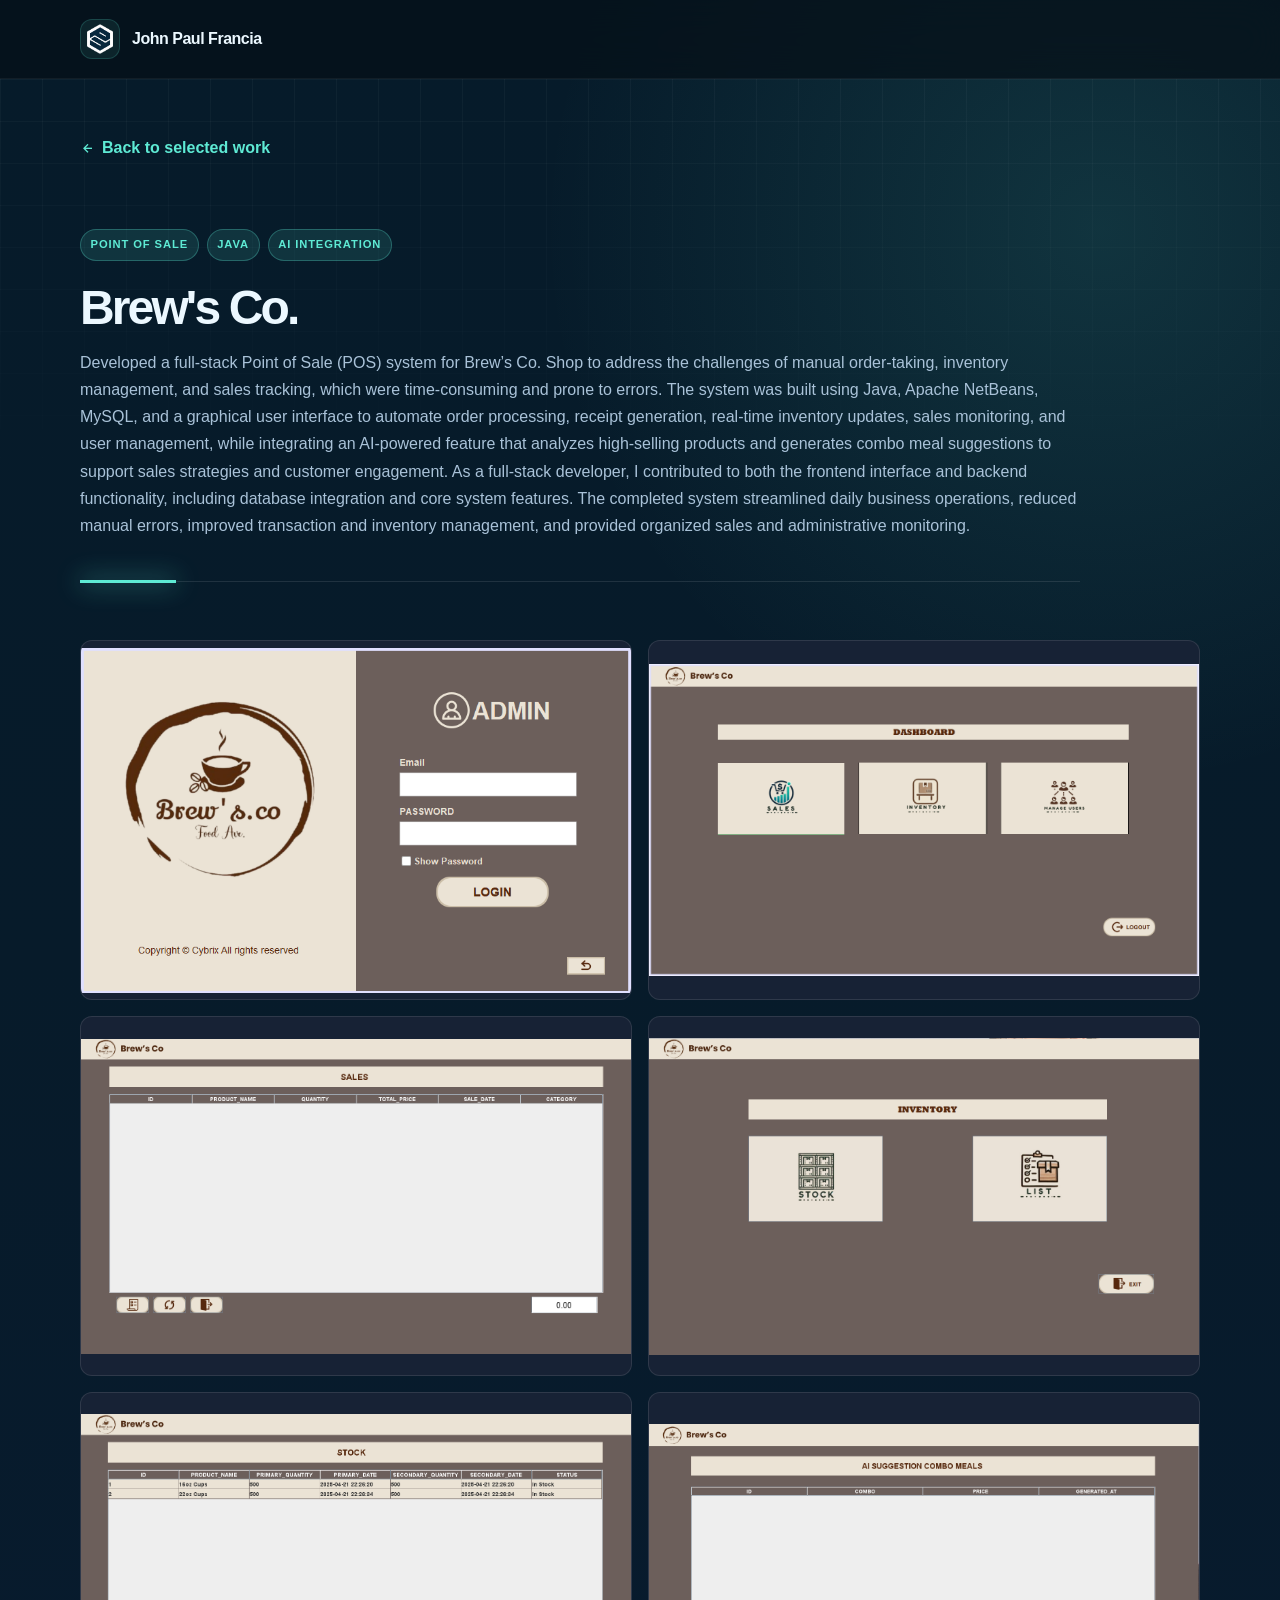
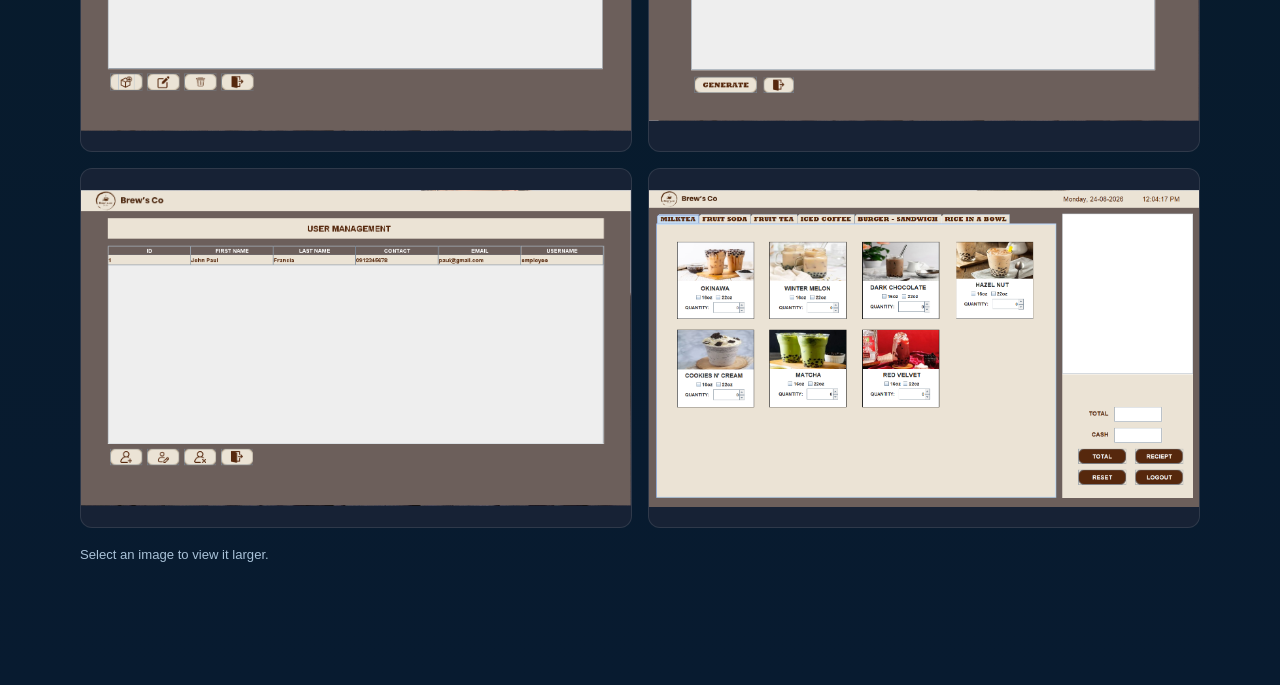
==== commit 32362f50: "changes" ====
--- a/brews-co.html
+++ b/brews-co.html
@@ -7,7 +7,7 @@
     <link rel="website icon" type="png" size="1000x500"
         href="images/logo.png">
     <title>Brew's Co.</title>
-    <link rel="stylesheet" href="https://unpkg.com/boxicons@latest/css/boxicons.min.css" /><link rel="stylesheet" href="style.css" />
+    <link rel="stylesheet" href="https://unpkg.com/boxicons@latest/css/boxicons.min.css" media="print" onload="this.media='all'" /><link rel="stylesheet" href="style.css" />
   </head>
   <body class="project-page project-brews">
     <header class="site-header">
--- a/style.css
+++ b/style.css
@@ -1,6 +1,4 @@
 /* ==================== Global styles ==================== */
-@import url('https://fonts.googleapis.com/css2?family=Poppins:wght@400;500;600;700;800;900&display=swap');
-
 :root {
   --bg: #071b2a;
   --bg-soft: #0d2536;
@@ -413,6 +411,12 @@
   overflow: hidden;
   border-radius: inherit;
   background: #061a2c;
+}
+
+.profile-image-wrap picture {
+  display: block;
+  width: 100%;
+  height: 100%;
 }
 
 .profile-image-wrap img {
@@ -2245,6 +2249,14 @@
     display: none;
   }
 
+  .bg-blur {
+    display: none;
+  }
+
+  .site-header {
+    backdrop-filter: none;
+  }
+
   .container {
     width: min(100%, calc(100% - 20px));
   }
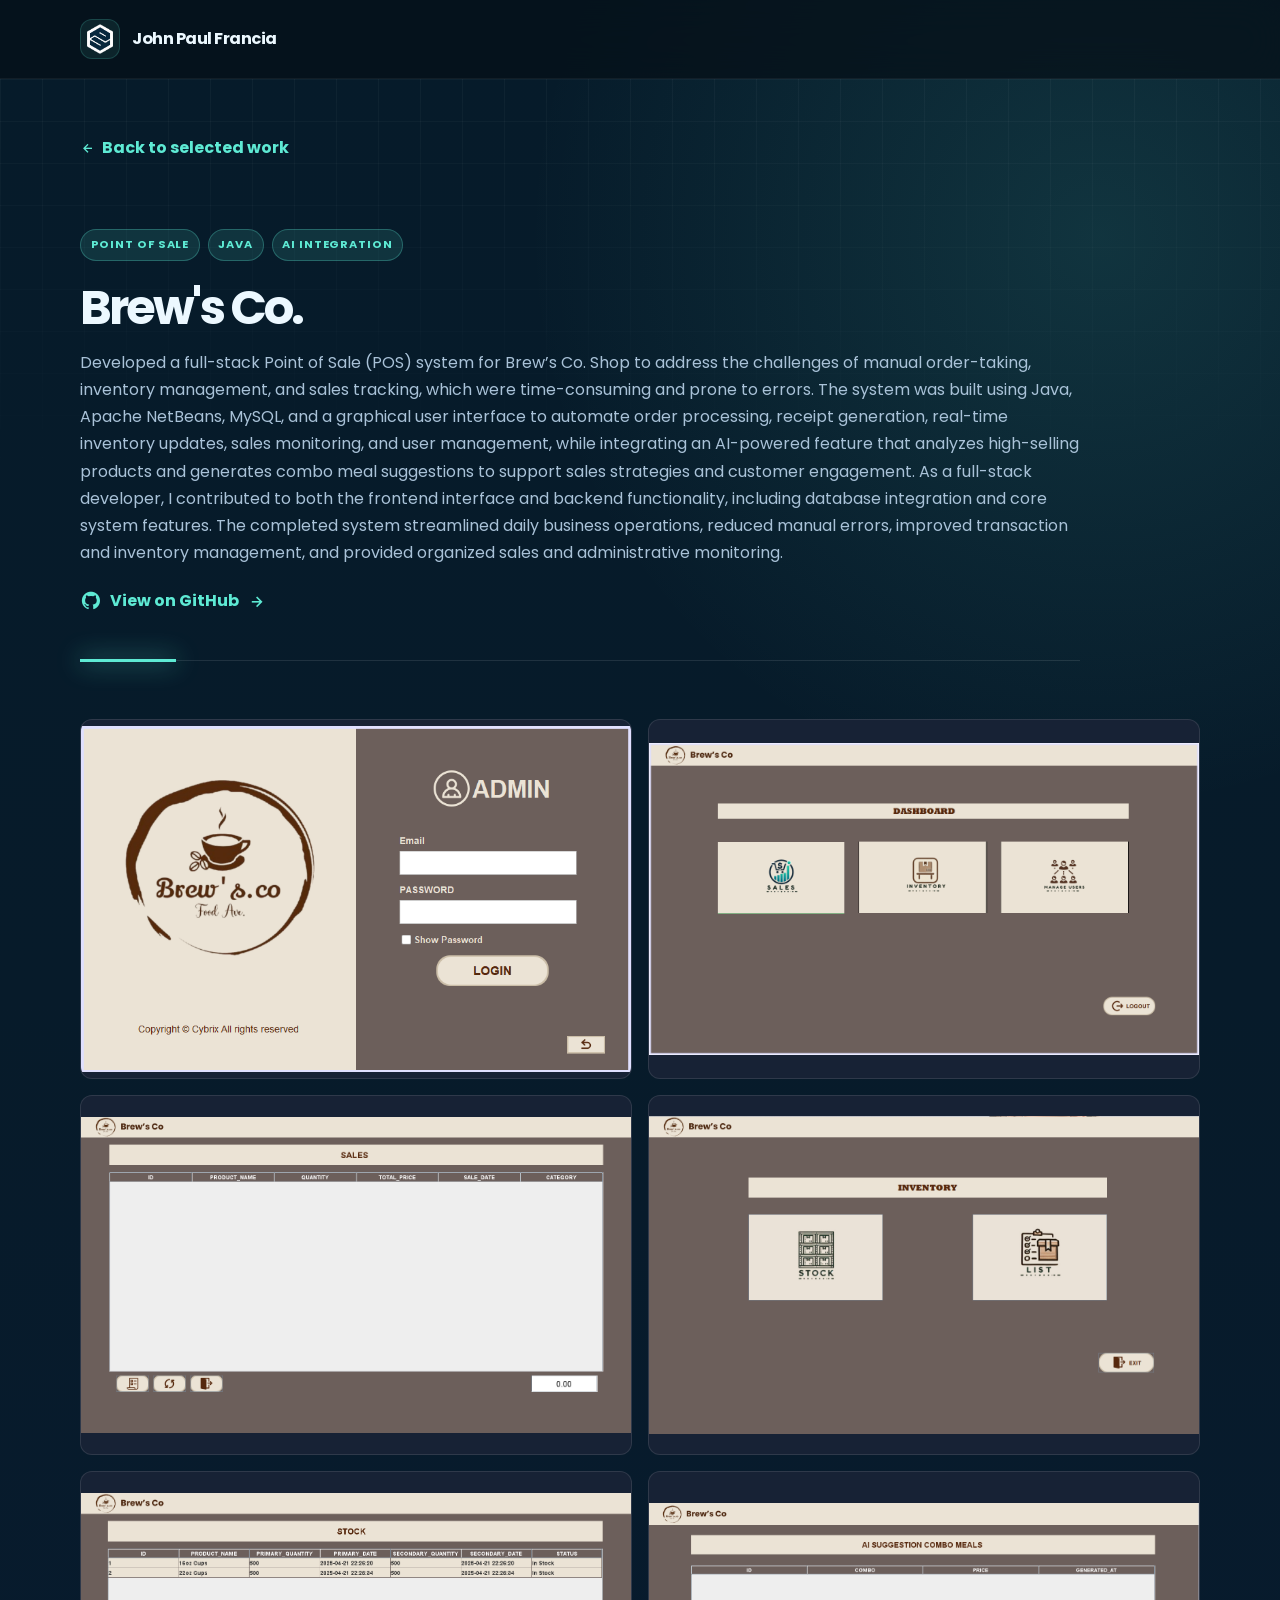
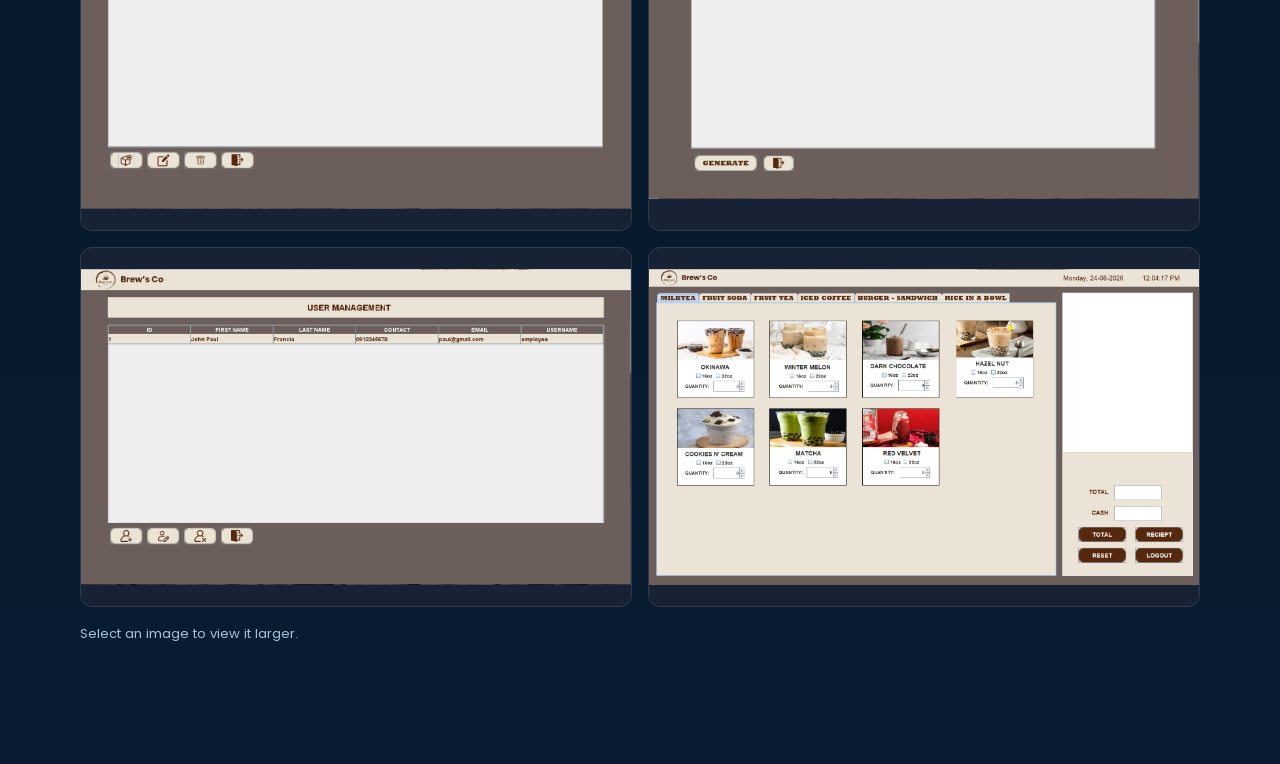
==== commit 70828d70: "changes" ====
--- a/brews-co.html
+++ b/brews-co.html
@@ -6,6 +6,7 @@
     <meta name="Author" content="John Paul Francia">
     <link rel="website icon" type="png" size="1000x500"
         href="images/logo.png">
+    <link rel="stylesheet" href="https://fonts.googleapis.com/css2?family=Poppins:wght@400;500;600;700;800&display=swap" />
     <title>Brew's Co.</title>
     <link rel="stylesheet" href="https://unpkg.com/boxicons@latest/css/boxicons.min.css" media="print" onload="this.media='all'" /><link rel="stylesheet" href="style.css" />
   </head>
@@ -45,6 +46,11 @@
             features. The completed system streamlined daily business operations, reduced manual errors, improved transaction and 
             inventory management, and provided organized sales and administrative monitoring.
           </p>
+          <a class="project-link" href="https://github.com/powwls/Brew-s-Co" target="_blank" rel="noreferrer">
+            <i class="bx bxl-github" aria-hidden="true"></i>
+            View on GitHub
+            <i class="bx bx-right-arrow-alt" aria-hidden="true"></i>
+          </a>
         </header>
 
           <section class="detail-gallery-wrap" aria-label="Brew's Co. project images">
--- a/style.css
+++ b/style.css
@@ -170,7 +170,7 @@
   display: inline-flex;
   align-items: center;
   gap: 12px;
-  font-size: 1rem;
+  font-size: 1.02rem;
   font-weight: 700;
   letter-spacing: -0.03em;
   color: var(--text);
@@ -193,11 +193,30 @@
   object-fit: contain;
 }
 
+.nav-toggle {
+  display: none;
+  border: 0;
+  padding: 6px;
+  color: var(--text);
+  background: transparent;
+  cursor: pointer;
+}
+
+.nav-toggle i {
+  display: block;
+  font-size: 1.8rem;
+}
+
+.nav-toggle:focus-visible {
+  outline: 2px solid var(--primary);
+  outline-offset: 3px;
+}
+
 .main-nav {
   display: flex;
   align-items: center;
-  gap: 22px;
-  color: rgba(236, 248, 255, 0.8);
+  gap: 24px;
+  color: rgba(242, 247, 250, 0.78);
   font-size: 0.9rem;
   font-weight: 500;
 }
@@ -212,7 +231,7 @@
   content: "";
   position: absolute;
   left: 0;
-  bottom: -8px;
+  bottom: -7px;
   width: 100%;
   height: 2px;
   background: linear-gradient(90deg, var(--primary), #e6b986);
@@ -318,7 +337,7 @@
 .lead {
   max-width: 620px;
   font-size: 1.08rem;
-  color: rgba(230, 224, 219, 0.82);
+  color: #ffffff;
   margin-bottom: 28px;
   line-height: 1.7;
 }
@@ -326,10 +345,46 @@
 .hero-actions {
   display: flex;
   align-items: center;
-  gap: 18px;
+  gap: 20px;
   flex-wrap: wrap;
-  margin-top: 8px;
+  margin-top: 4px;
   margin-bottom: 16px;
+}
+
+.hero-email-copy {
+  display: inline-flex;
+  align-items: center;
+  gap: 8px;
+}
+
+.hero-text-link {
+  border: 0;
+  padding: 0;
+  background: none;
+  color: rgba(230, 238, 246, 0.82);
+  font-size: 0.96rem;
+  text-decoration: none;
+  cursor: pointer;
+  transition: color 0.25s ease, text-decoration-color 0.25s ease;
+}
+
+.hero-text-link:hover,
+.hero-text-link:focus-visible {
+  color: var(--primary);
+}
+
+.hero-actions .button.primary {
+  min-width: 132px;
+  padding-inline: 1.5rem;
+}
+
+.hero-email-copy span {
+  overflow-wrap: anywhere;
+}
+
+.hero-email-copy i {
+  flex: 0 0 auto;
+  font-size: 1.15rem;
 }
 
 .social-row {
@@ -761,14 +816,23 @@
   display: inline-flex;
   align-items: center;
   justify-content: center;
-  padding: 0.7rem 1rem;
+  padding: 0.72rem 1.05rem;
   border-radius: 999px;
-  border: 1px solid rgba(255, 255, 255, 0.08);
-  background: rgb(2, 114, 129);
-  color: var(--text);
+  border: 1px solid rgba(110, 234, 255, 0.32);
+  background: transparent;
+  color: rgba(236, 248, 255, 0.9);
   font-size: 0.75rem;
   font-weight: 700;
   letter-spacing: 0.04em;
+  box-shadow: inset 0 0 0 1px rgba(255, 255, 255, 0.025);
+  transition: transform 0.25s ease, border-color 0.25s ease, color 0.25s ease, background 0.25s ease;
+}
+
+.about-tags span:hover {
+  transform: translateY(-2px);
+  border-color: rgba(110, 234, 255, 0.7);
+  background: rgba(110, 234, 255, 0.06);
+  color: var(--primary);
 }
 
 @media (max-width: 1024px) {
@@ -1004,9 +1068,9 @@
 }
 
 .skills-filter-button.is-active {
-  border-color: transparent;
-  background: #b9f6d3;
-  color: #153d2d;
+  border-color: var(--primary);
+  background: var(--primary);
+  color: #062b35;
 }
 
 .technology-card.is-hidden {
@@ -1018,6 +1082,8 @@
   grid-template-columns: repeat(4, minmax(0, 1fr));
   gap: 20px;
   margin-top: 38px;
+  min-height: calc(102px * 2 + 20px);
+  align-content: start;
 }
 
 .technology-card {
@@ -1026,16 +1092,16 @@
   gap: 20px;
   min-height: 102px;
   padding: 20px;
-  border: 1px solid rgba(110, 132, 165, 0.28);
+  border: 1px solid rgba(110, 234, 255, 0.18);
   border-radius: 15px;
-  background: rgba(24, 30, 43, 0.78);
+  background: rgba(11, 31, 45, 0.86);
   transition: transform 0.25s ease, border-color 0.25s ease, background 0.25s ease;
 }
 
 .technology-card:hover {
   transform: translateY(-3px);
-  border-color: rgba(185, 246, 211, 0.5);
-  background: rgba(30, 38, 53, 0.92);
+  border-color: rgba(94, 234, 212, 0.5);
+  background: rgba(13, 45, 58, 0.94);
 }
 
 .technology-card > div:last-child {
@@ -1078,6 +1144,8 @@
 .java-icon { --technology-color: #ef7860; background: rgba(239, 120, 96, 0.18); }
 .python-icon { --technology-color: #ffd166; background: rgba(255, 209, 102, 0.18); }
 .database-icon, .postgres-icon { --technology-color: #6fc4eb; background: rgba(111, 196, 235, 0.18); }
+.sqlite-icon { --technology-color: #8fd3ff; background: rgba(143, 211, 255, 0.18); }
+.node-icon { --technology-color: #8bdc65; background: rgba(139, 220, 101, 0.18); }
 .linux-icon { --technology-color: #d7e2ed; background: rgba(215, 226, 237, 0.16); }
 .network-icon { --technology-color: #67dfcf; background: rgba(103, 223, 207, 0.18); }
 .security-icon { --technology-color: #ee8a9a; background: rgba(238, 138, 154, 0.18); }
@@ -1161,6 +1229,15 @@
   gap: 14px;
 }
 
+.other-projects-heading {
+  margin-top: 72px;
+}
+
+.other-projects-heading h3 {
+  margin: 0;
+  font-size: clamp(1.6rem, 3vw, 2.4rem);
+}
+
 .skills-carousel {
   display: grid;
   grid-template-columns: auto minmax(0, 1fr) auto;
@@ -1212,15 +1289,15 @@
 .certification-card {
   flex: 0 0 calc((100% - 52px) / 3);
   overflow: hidden;
-  border: 1px solid rgba(255, 255, 255, 0.08);
+  border: 1px solid rgba(110, 234, 255, 0.18);
   border-radius: 20px;
-  background: rgba(255, 255, 255, 0.02);
+  background: rgba(11, 31, 45, 0.86);
   transition: transform 0.3s ease, border-color 0.3s ease;
 }
 
 .certification-card:hover {
   transform: translateY(-6px);
-  border-color: rgba(110, 231, 249, 0.35);
+  border-color: rgba(94, 234, 212, 0.5);
 }
 
 .certification-image {
@@ -1230,19 +1307,19 @@
   background-color: #172235;
 }
 
-.certification-image-one {
+.certification-card.visible .certification-image-one {
   background-image: url("images/ITS - Python.png");
 }
 
-.certification-image-two {
+.certification-card.visible .certification-image-two {
   background-image: url("images/Ethical Hacker.png");
 }
 
-.certification-image-three {
+.certification-card.visible .certification-image-three {
   background-image: url("images/ITS - Networking.png");
 }
 
-.certification-image-four {
+.certification-card.visible .certification-image-four {
   background-image: url("images/CCNA- Switching Routing and Wireless Essentials.png");
 }
 
@@ -1395,8 +1472,42 @@
   cursor: pointer;
 }
 
-.project-carousel .capstone-card {
-  margin-top: 0;
+.featured-project {
+  position: relative;
+  display: flex;
+  min-height: 290px;
+  margin-top: 34px;
+  padding: 34px 38px;
+  align-items: flex-end;
+  background:
+    linear-gradient(110deg, rgba(5, 24, 37, 0.97) 0%, rgba(7, 38, 51, 0.9) 58%, rgba(12, 68, 75, 0.75) 100%),
+    url("images/TomatoWise.jpg") center / cover;
+  border-color: rgba(94, 234, 212, 0.35);
+  box-shadow: 0 24px 60px rgba(2, 10, 18, 0.42);
+}
+
+.featured-project .project-info {
+  max-width: 760px;
+}
+
+.featured-project .tag-row span:first-child {
+  color: #04151d;
+  background: var(--primary);
+  border-color: var(--primary);
+}
+
+.featured-project .project-info h3 {
+  font-size: clamp(2.2rem, 5vw, 4rem);
+  margin-bottom: 14px;
+}
+
+.featured-project .project-info p {
+  max-width: 700px;
+  color: rgba(236, 248, 255, 0.82);
+}
+
+.featured-project .project-link {
+  margin-top: 18px;
 }
 
 .capstone-card:focus-visible {
@@ -1826,31 +1937,31 @@
   font-size: 1.5rem;
 }
 
-.capstone-image-one {
+.project-modal:not([hidden]) .capstone-image-one {
   background-image: url("tomatowise/one.png"), linear-gradient(135deg, #164e63, #0f172a);
 }
 
-.capstone-image-two {
+.project-modal:not([hidden]) .capstone-image-two {
   background-image: url("tomatowise/two.png"), linear-gradient(135deg, #155e75, #1e3a8a);
 }
 
-.capstone-image-three {
+.project-modal:not([hidden]) .capstone-image-three {
   background-image: url("tomatowise/three.png"), linear-gradient(135deg, #1e3a8a, #0d2536);
 }
 
-.capstone-image-four {
+.project-modal:not([hidden]) .capstone-image-four {
   background-image: url("tomatowise/four.png"), linear-gradient(135deg, #164e63, #0f172a);
 }
 
-.capstone-image-five {
+.project-modal:not([hidden]) .capstone-image-five {
   background-image: url("tomatowise/five.png"), linear-gradient(135deg, #155e75, #1e3a8a);
 }
 
-.capstone-image-six {
+.project-modal:not([hidden]) .capstone-image-six {
   background-image: url("tomatowise/six.png"), linear-gradient(135deg, #1e3a8a, #0d2536);
 }
 
-.capstone-image-seven {
+.project-modal:not([hidden]) .capstone-image-seven {
   background-image: url("tomatowise/seven.png"), linear-gradient(135deg, #164e63, #0f172a);
 }
 
@@ -2099,7 +2210,7 @@
 }
 
 .contact-detail a {
-  color: var(--secondary);
+  color: var(--primary);
   font-size: 1.05rem;
 }
 
@@ -2115,8 +2226,8 @@
   justify-content: center;
   min-height: 45px;
   padding: 0.7rem 1.15rem;
-  color: var(--secondary);
-  border: 1px solid var(--line);
+  color: var(--primary);
+  border: 1px solid rgba(110, 234, 255, 0.22);
   background: rgba(255, 255, 255, 0.02);
   border-radius: 8px;
   font-weight: 700;
@@ -2126,7 +2237,7 @@
 .contact-button.primary {
   color: #04151d;
   border-color: transparent;
-  background: linear-gradient(135deg, #7cf5e0 0%, var(--primary) 35%, #7aa3ff 100%);
+  background: linear-gradient(135deg, #7cf5e0 0%, var(--primary) 72%, #35b88a 100%);
   box-shadow: 0 18px 35px rgba(94, 234, 212, 0.18);
 }
 
@@ -2204,6 +2315,7 @@
 
   .skills-card-grid {
     grid-template-columns: repeat(2, minmax(0, 1fr));
+    min-height: calc(102px * 4 + 20px * 3);
   }
 
   .skills-carousel .skill-card {
@@ -2272,32 +2384,49 @@
   .nav-wrap {
     min-height: auto;
     padding: 14px 0 12px;
+    flex-direction: row;
+    align-items: center;
+    flex-wrap: wrap;
+    gap: 0;
   }
 
   .brand {
     font-size: 1.1rem;
   }
 
+  .nav-toggle {
+    display: block;
+    margin-left: auto;
+  }
+
   .main-nav {
-    display: flex;
-    flex-wrap: wrap;
-    gap: 6px 12px;
+    display: none;
+    flex-direction: column;
+    align-items: stretch;
+    gap: 0;
     width: 100%;
-    padding-top: 4px;
+    margin-top: 12px;
+    padding: 6px 0 0;
+    border-top: 1px solid rgba(255, 255, 255, 0.1);
     overflow: visible;
     scrollbar-width: none;
     white-space: normal;
   }
 
+  .main-nav.is-open {
+    display: flex;
+  }
+
   .main-nav::-webkit-scrollbar {
     display: none;
   }
 
   .main-nav a {
+    display: block;
+    padding: 10px 4px;
     font-size: 0.8rem;
     font-weight: 500;
     color: rgba(236, 248, 255, 0.9);
-    flex: 0 0 auto;
   }
 
   .project-carousel,
@@ -2348,20 +2477,36 @@
   }
 
   .skills-filter {
-    justify-content: flex-start;
+    display: grid;
+    grid-template-columns: repeat(2, minmax(0, 1fr));
+    justify-content: stretch;
+    gap: 10px;
+    padding-bottom: 0;
+  }
+
+  .skills-filter-button {
+    width: 100%;
+    min-height: 42px;
+    padding: 0 12px;
+    font-size: 0.7rem;
+    line-height: 1.2;
+    text-align: center;
+    white-space: normal;
   }
 
   .skills-card-grid {
-    grid-template-columns: repeat(3, minmax(0, 1fr));
+    grid-template-columns: repeat(2, minmax(0, 1fr));
     gap: 10px;
     margin-top: 28px;
+    min-height: calc(102px * 4 + 10px * 3);
   }
 
   .technology-card {
-    min-height: 112px;
+    display: grid;
+    grid-template-columns: 44px minmax(0, 1fr);
+    align-items: center;
+    min-height: 102px;
     padding: 12px 10px;
-    flex-direction: column;
-    align-items: flex-start;
     gap: 10px;
   }
 
@@ -2516,6 +2661,26 @@
 
   .contact-detail a {
     overflow-wrap: anywhere;
+  }
+}
+
+@media (max-width: 480px) {
+  .skills-card-grid {
+    grid-template-columns: repeat(2, minmax(0, 1fr));
+    min-height: calc(88px * 4 + 10px * 3);
+  }
+
+  .technology-card {
+    min-height: 88px;
+    padding: 14px 16px;
+  }
+
+  .technology-card h3 {
+    font-size: 0.96rem;
+  }
+
+  .technology-card p {
+    font-size: 0.75rem;
   }
 }
 
@@ -2682,6 +2847,20 @@
   line-height: 1.7;
 }
 
+.project-page-header .project-link {
+  gap: 8px;
+  margin-top: 22px;
+  font-size: 1rem;
+}
+
+.project-page-header .project-link i:first-child {
+  font-size: 1.35rem;
+}
+
+.project-page-header .project-link i:last-child {
+  font-size: 1.2rem;
+}
+
 .project-page-layout {
   display: block;
 }
@@ -2784,3 +2963,369 @@
     grid-template-columns: 1fr;
   }
 }
+
+/* ==================== Responsive polish ==================== */
+@media (max-width: 1024px) {
+  .nav-wrap {
+    min-height: 72px;
+    flex-direction: row;
+    align-items: center;
+    padding: 12px 0;
+  }
+
+  .nav-toggle {
+    display: block;
+    margin-left: auto;
+  }
+
+  .main-nav {
+    display: none;
+    flex-direction: column;
+    align-items: stretch;
+    gap: 0;
+    width: 100%;
+    margin-top: 12px;
+    padding: 8px 0 0;
+    border-top: 1px solid rgba(255, 255, 255, 0.1);
+  }
+
+  .main-nav.is-open {
+    display: flex;
+  }
+
+  .main-nav a {
+    padding: 10px 4px;
+  }
+
+  .hero-grid {
+    gap: 28px;
+  }
+
+  .project-page-main {
+    padding-top: 44px;
+  }
+}
+
+@media (max-width: 767px) {
+  .container {
+    width: min(100% - 24px, 640px);
+  }
+
+  .section {
+    padding: 64px 0;
+  }
+
+  .section-heading h2 {
+    font-size: clamp(2rem, 9vw, 3rem);
+  }
+
+  .section-heading > span {
+    display: block;
+    max-width: 100%;
+  }
+
+  .hero {
+    padding-top: 42px;
+    padding-bottom: 58px;
+  }
+
+  .hero-copy {
+    text-align: left;
+  }
+
+  .hero-copy h1 {
+    margin-bottom: 16px;
+  }
+
+  .hero-actions {
+    gap: 10px;
+    margin-top: 24px;
+  }
+
+  .hero-actions .button {
+    min-height: 48px;
+  }
+
+  .project-carousel {
+    grid-template-columns: 32px minmax(0, 1fr) 32px;
+    gap: 8px;
+  }
+
+  .project-carousel .project-card {
+    flex-basis: 100%;
+  }
+
+  .project-carousel .project-info {
+    min-height: 270px;
+    padding: 24px 20px;
+  }
+
+  .carousel-button {
+    width: 32px;
+    height: 32px;
+  }
+
+  .carousel-button i {
+    font-size: 1.25rem;
+  }
+
+  .featured-project {
+    min-height: 300px;
+    margin-top: 24px;
+    padding: 26px 20px;
+    align-items: flex-end;
+    background-position: center;
+  }
+
+  .featured-project .project-info h3 {
+    font-size: clamp(2rem, 10vw, 3rem);
+  }
+
+  .featured-project .project-info p {
+    font-size: 0.94rem;
+  }
+
+  .tag-row {
+    gap: 6px;
+  }
+
+  .tag-row span {
+    max-width: 100%;
+    font-size: 0.62rem;
+  }
+
+  .award-showcase {
+    gap: 22px;
+    margin-top: 24px;
+    padding: 18px;
+  }
+
+  .award-copy h3 {
+    font-size: clamp(1.7rem, 8vw, 2.5rem);
+  }
+
+  .award-copy p {
+    font-size: 0.95rem;
+  }
+
+  .award-image-wrap img {
+    max-height: none;
+  }
+
+  .process-grid {
+    grid-template-columns: 1fr;
+  }
+
+  .project-modal {
+    padding: 8px;
+  }
+
+  .project-modal-content {
+    width: 100%;
+    padding: 42px 18px 22px;
+    border-radius: 16px;
+  }
+
+  .modal-close {
+    top: 10px;
+    right: 10px;
+    width: 36px;
+    height: 36px;
+  }
+
+  .modal-project-title,
+  .modal-description {
+    font-size: 0.94rem;
+  }
+
+  .brews-gallery,
+  .cuppa-gallery,
+  .project-gallery,
+  .capstone-gallery {
+    gap: 8px;
+  }
+
+  .brews-gallery-image,
+  .cuppa-gallery-image,
+  .project-gallery-image {
+    height: 260px;
+  }
+
+  .gallery-image {
+    min-height: 150px;
+  }
+
+  .project-page-main {
+    padding: 28px 0 64px;
+  }
+
+  .project-page-header {
+    margin-bottom: 30px;
+    padding: 8px 0 28px;
+  }
+
+  .project-page-header .tag-row {
+    margin-bottom: 16px;
+  }
+
+  .project-page-header h1 {
+    font-size: clamp(2.25rem, 13vw, 3.25rem);
+    line-height: 1;
+  }
+
+  .project-page-header .project-summary {
+    font-size: 0.96rem;
+    line-height: 1.65;
+  }
+
+  .project-page-back {
+    margin-bottom: 22px;
+    font-size: 0.88rem;
+  }
+}
+
+@media (max-width: 600px) {
+  .detail-gallery-track {
+    grid-template-columns: 1fr;
+    gap: 14px;
+  }
+
+  .detail-image {
+    max-height: none;
+  }
+}
+
+@media (max-width: 420px) {
+  .container {
+    width: calc(100% - 20px);
+  }
+
+  .brand {
+    max-width: calc(100% - 52px);
+    font-size: 0.95rem;
+  }
+
+  .brand > span:last-child {
+    overflow: hidden;
+    text-overflow: ellipsis;
+    white-space: nowrap;
+  }
+
+  .featured-project {
+    min-height: 330px;
+  }
+
+  .featured-project .project-info p {
+    font-size: 0.9rem;
+  }
+
+  .project-carousel {
+    grid-template-columns: 28px minmax(0, 1fr) 28px;
+  }
+
+  .project-carousel .project-info {
+    min-height: 290px;
+  }
+
+  .carousel-button {
+    width: 28px;
+    height: 28px;
+  }
+
+  .carousel-button i {
+    font-size: 1.1rem;
+  }
+}
+
+@media (min-width: 768px) and (max-width: 1024px) {
+  .hero {
+    padding-top: 52px;
+    padding-bottom: 72px;
+  }
+
+  .hero-grid {
+    grid-template-columns: minmax(0, 1.05fr) minmax(300px, 0.95fr);
+    min-height: 560px;
+  }
+
+  .hero-copy h1 {
+    font-size: clamp(3.5rem, 7vw, 5.2rem);
+  }
+
+  .title-line {
+    font-size: clamp(1.8rem, 3.8vw, 2.8rem);
+  }
+
+  .profile-stage {
+    width: min(42vw, 420px);
+  }
+}
+
+@media (max-width: 767px) {
+  .container {
+    width: min(100% - 28px, 640px);
+  }
+
+  .hero-copy h1 {
+    font-size: clamp(3rem, 15vw, 4.8rem);
+  }
+
+  .title-line {
+    max-width: 22ch;
+    font-size: clamp(1.65rem, 7.5vw, 2.4rem);
+  }
+
+  .lead {
+    margin-bottom: 24px;
+    font-size: 0.98rem;
+    line-height: 1.7;
+  }
+
+  .hero-actions {
+    align-items: stretch;
+    gap: 10px;
+    margin-top: 20px;
+  }
+
+  .hero-actions .button {
+    width: 100%;
+    min-height: 50px;
+  }
+
+  .section-heading > span {
+    line-height: 1.7;
+  }
+
+  .about-simple {
+    padding: 24px 20px;
+  }
+
+  .about-tags span {
+    flex: 1 1 auto;
+    min-width: 0;
+  }
+
+  .contact-panel {
+    border-radius: 18px;
+  }
+
+  .footer-wrap {
+    gap: 6px;
+    font-size: 0.82rem;
+  }
+}
+
+@media (max-width: 420px) {
+  .hero-copy h1 {
+    font-size: clamp(2.8rem, 15vw, 4rem);
+  }
+
+  .button,
+  .contact-button {
+    min-height: 48px;
+  }
+
+  .about-tags span {
+    width: 100%;
+  }
+}
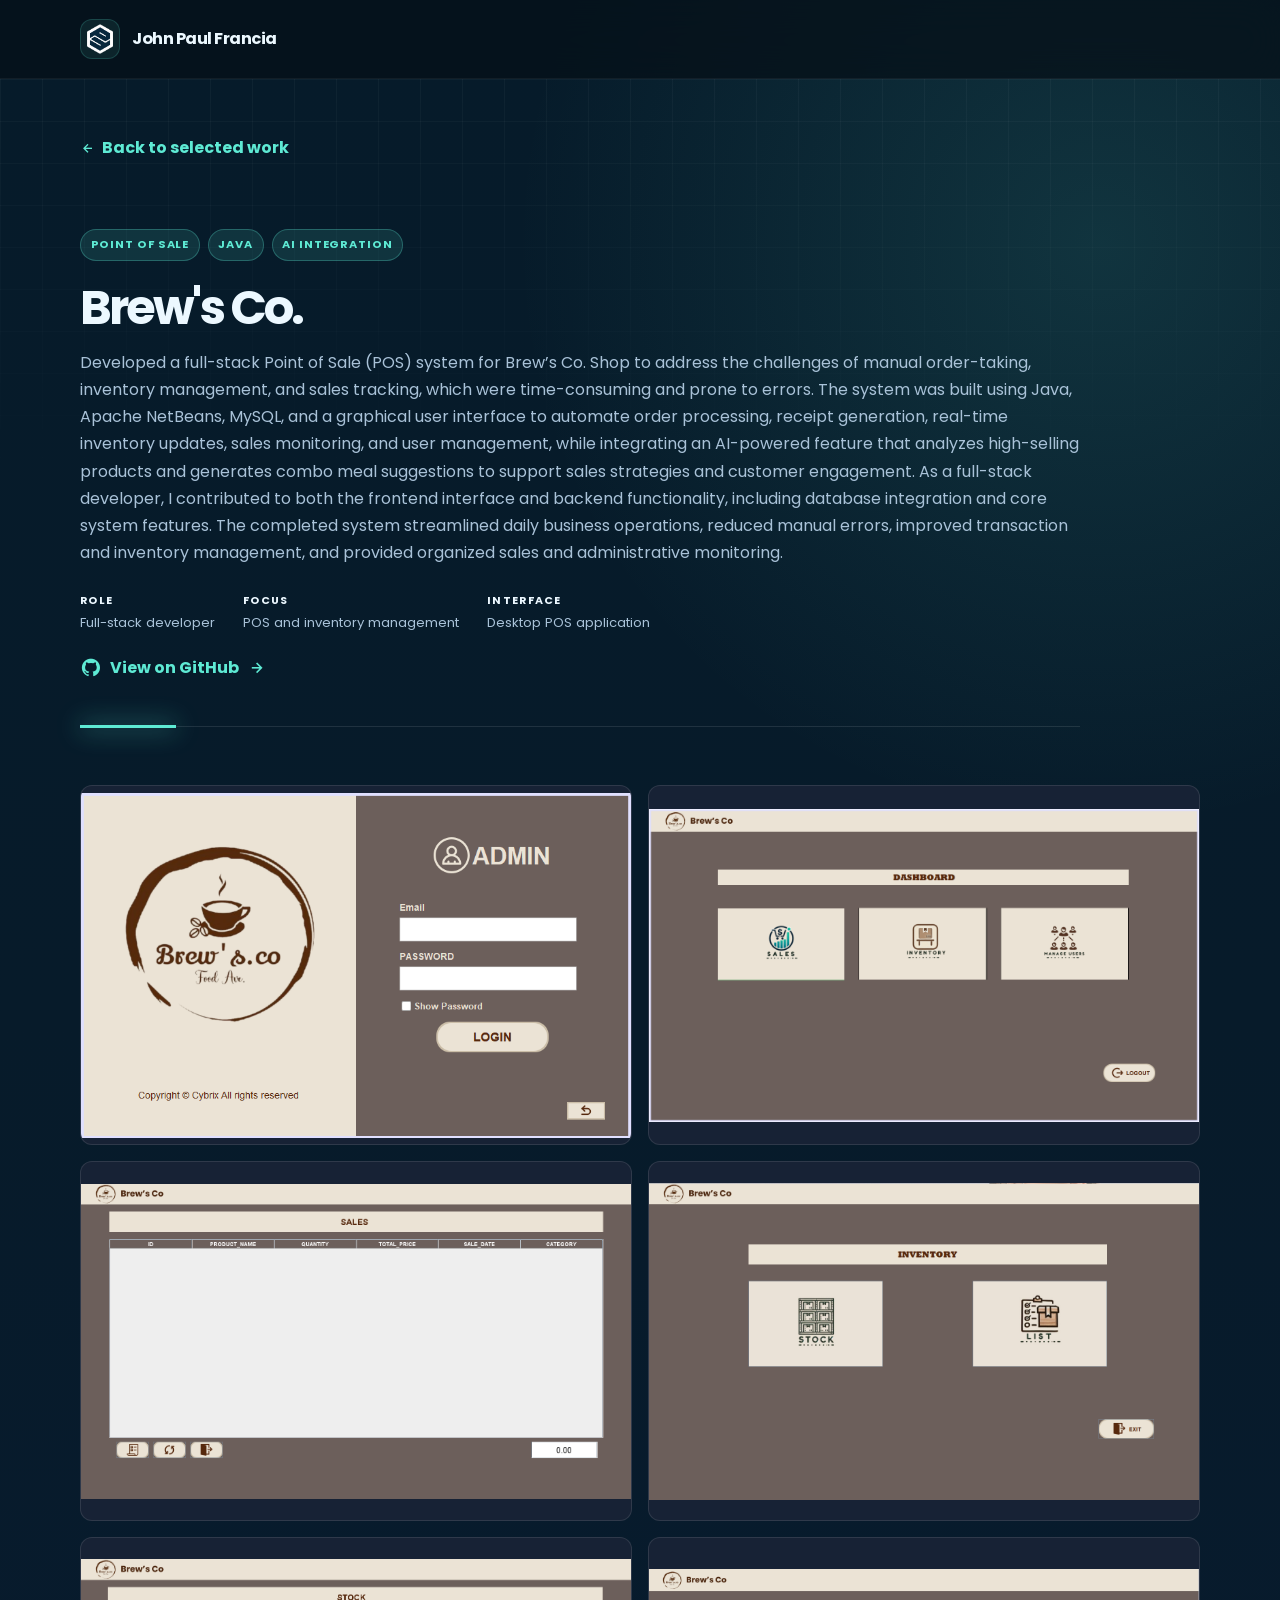
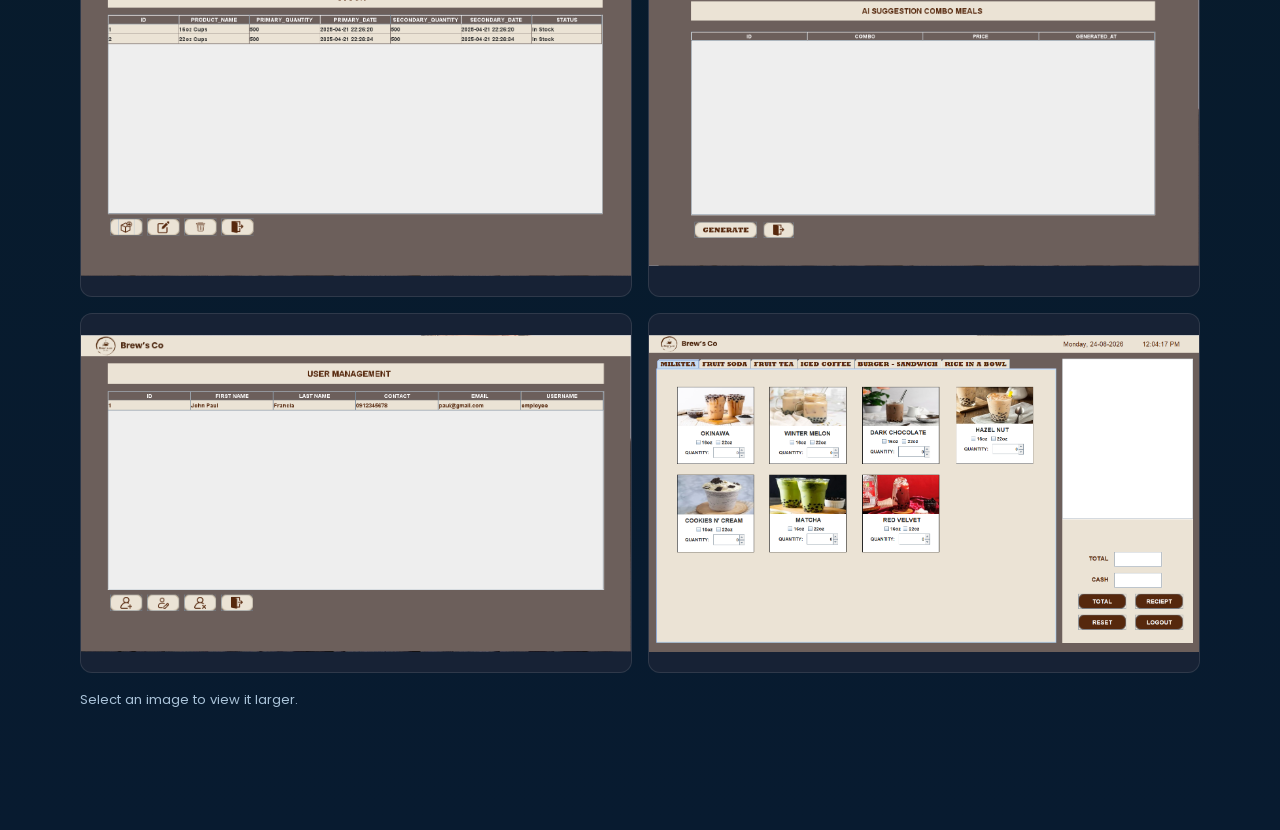
==== commit 8347411b: "changes" ====
--- a/brews-co.html
+++ b/brews-co.html
@@ -4,9 +4,12 @@
     <meta charset="UTF-8" />
     <meta name="viewport" content="width=device-width, initial-scale=1.0" />
     <meta name="Author" content="John Paul Francia">
+    <link rel="preconnect" href="https://fonts.googleapis.com" />
+    <link rel="preconnect" href="https://fonts.gstatic.com" crossorigin />
     <link rel="website icon" type="png" size="1000x500"
         href="images/logo.png">
-    <link rel="stylesheet" href="https://fonts.googleapis.com/css2?family=Poppins:wght@400;500;600;700;800&display=swap" />
+    <link rel="stylesheet" href="https://fonts.googleapis.com/css2?family=Poppins:wght@400;500;600;700;800&display=swap" media="print" onload="this.media='all'" />
+    <noscript><link rel="stylesheet" href="https://fonts.googleapis.com/css2?family=Poppins:wght@400;500;600;700;800&display=swap" /></noscript>
     <title>Brew's Co.</title>
     <link rel="stylesheet" href="https://unpkg.com/boxicons@latest/css/boxicons.min.css" media="print" onload="this.media='all'" /><link rel="stylesheet" href="style.css" />
   </head>
@@ -46,6 +49,11 @@
             features. The completed system streamlined daily business operations, reduced manual errors, improved transaction and 
             inventory management, and provided organized sales and administrative monitoring.
           </p>
+          <div class="nexora-meta" aria-label="Project details">
+            <span><strong>Role</strong> Full-stack developer</span>
+            <span><strong>Focus</strong> POS and inventory management</span>
+            <span><strong>Interface</strong> Desktop POS application</span>
+          </div>
           <a class="project-link" href="https://github.com/powwls/Brew-s-Co" target="_blank" rel="noreferrer">
             <i class="bx bxl-github" aria-hidden="true"></i>
             View on GitHub
--- a/style.css
+++ b/style.css
@@ -76,6 +76,8 @@
   padding: 110px 0;
   position: relative;
   z-index: 1;
+  content-visibility: auto;
+  contain-intrinsic-size: 700px;
 }
 
 .section-label {
@@ -1082,7 +1084,7 @@
   grid-template-columns: repeat(4, minmax(0, 1fr));
   gap: 20px;
   margin-top: 38px;
-  min-height: calc(102px * 2 + 20px);
+  min-height: calc(102px * 3 + 20px * 2);
   align-content: start;
 }
 
@@ -1090,7 +1092,7 @@
   display: flex;
   align-items: center;
   gap: 20px;
-  min-height: 102px;
+  height: 102px;
   padding: 20px;
   border: 1px solid rgba(110, 234, 255, 0.18);
   border-radius: 15px;
@@ -1138,6 +1140,9 @@
 
 .js-icon { --technology-color: #f7df1e; background: rgba(247, 223, 30, 0.2); }
 .react-icon { --technology-color: #61dafb; background: rgba(97, 218, 251, 0.18); }
+.next-icon { --technology-color: #f2f7fa; background: rgba(242, 247, 250, 0.14); }
+.typescript-icon { --technology-color: #5b9bd5; background: rgba(91, 155, 213, 0.18); }
+.tailwind-icon { --technology-color: #58c4e7; background: rgba(88, 196, 231, 0.18); }
 .html-icon { --technology-color: #ff7650; background: rgba(255, 118, 80, 0.18); }
 .css-icon { --technology-color: #4ca7e8; background: rgba(76, 167, 232, 0.18); }
 .php-icon { --technology-color: #aeb7f5; background: rgba(174, 183, 245, 0.18); }
@@ -2315,7 +2320,7 @@
 
   .skills-card-grid {
     grid-template-columns: repeat(2, minmax(0, 1fr));
-    min-height: calc(102px * 4 + 20px * 3);
+    min-height: calc(102px * 5 + 20px * 4);
   }
 
   .skills-carousel .skill-card {
@@ -2498,14 +2503,14 @@
     grid-template-columns: repeat(2, minmax(0, 1fr));
     gap: 10px;
     margin-top: 28px;
-    min-height: calc(102px * 4 + 10px * 3);
+    min-height: calc(102px * 5 + 10px * 4);
   }
 
   .technology-card {
     display: grid;
     grid-template-columns: 44px minmax(0, 1fr);
     align-items: center;
-    min-height: 102px;
+    height: 102px;
     padding: 12px 10px;
     gap: 10px;
   }
@@ -2667,11 +2672,11 @@
 @media (max-width: 480px) {
   .skills-card-grid {
     grid-template-columns: repeat(2, minmax(0, 1fr));
-    min-height: calc(88px * 4 + 10px * 3);
+    min-height: calc(88px * 5 + 10px * 4);
   }
 
   .technology-card {
-    min-height: 88px;
+    height: 88px;
     padding: 14px 16px;
   }
 
@@ -2763,6 +2768,11 @@
 }
 
 .project-purrfect {
+  --project-accent: var(--primary);
+  --project-accent-soft: rgba(94, 234, 212, 0.12);
+}
+
+.project-nexora {
   --project-accent: var(--primary);
   --project-accent-soft: rgba(94, 234, 212, 0.12);
 }
@@ -2937,6 +2947,92 @@
   background: #172235;
 }
 
+/* Nexora case-study dashboard preview */
+.nexora-header {
+  max-width: 880px;
+}
+
+.nexora-meta {
+  display: flex;
+  flex-wrap: wrap;
+  gap: 12px 28px;
+  margin-top: 26px;
+  color: var(--muted);
+  font-size: 0.82rem;
+}
+
+.nexora-meta strong {
+  display: block;
+  margin-bottom: 2px;
+  color: var(--text);
+  font-size: 0.68rem;
+  letter-spacing: 0.12em;
+  text-transform: uppercase;
+}
+
+.nexora-preview {
+  position: relative;
+  overflow: hidden;
+  border: 1px solid rgba(94, 234, 212, 0.24);
+  border-radius: 16px;
+  background: #0c1d29;
+  box-shadow: var(--shadow);
+}
+
+.nexora-preview-topbar {
+  display: flex;
+  align-items: center;
+  gap: 16px;
+  min-height: 48px;
+  padding: 0 20px;
+  border-bottom: 1px solid rgba(255, 255, 255, 0.08);
+  color: #7891a3;
+  font-size: 0.65rem;
+  font-weight: 700;
+  letter-spacing: 0.1em;
+}
+
+.nexora-window-dots { display: flex; gap: 5px; }
+.nexora-window-dots i { width: 7px; height: 7px; border-radius: 50%; background: #456071; }
+.nexora-window-dots i:first-child { background: #e98c6d; }
+.nexora-live { display: inline-flex; align-items: center; gap: 6px; margin-left: auto; color: #8ed7a8; letter-spacing: 0; text-transform: none; }
+.nexora-live i { width: 6px; height: 6px; border-radius: 50%; background: #8ed7a8; box-shadow: 0 0 10px #8ed7a8; }
+
+.nexora-dashboard { display: grid; grid-template-columns: 154px 1fr; min-height: 480px; }
+.nexora-sidebar { padding: 22px 14px; background: #091923; border-right: 1px solid rgba(255, 255, 255, 0.07); }
+.nexora-symbol { display: grid; place-items: center; width: 32px; height: 32px; margin: 0 10px 30px; border-radius: 9px; background: var(--project-accent); color: #17222a; font-weight: 800; }
+.nexora-sidebar nav { display: grid; gap: 6px; }
+.nexora-sidebar a { display: flex; align-items: center; gap: 10px; padding: 10px; border-radius: 7px; color: #7991a0; font-size: 0.72rem; }
+.nexora-sidebar a.is-current { background: rgba(247, 201, 138, 0.13); color: var(--project-accent); }
+.nexora-sidebar a i { font-size: 1.1rem; }
+.nexora-dashboard-content { padding: 28px; background: #112633; }
+.nexora-dashboard-heading { display: flex; align-items: center; justify-content: space-between; gap: 18px; margin-bottom: 24px; }
+.nexora-kicker { color: #7995a6; font-size: 0.62rem; letter-spacing: 0.1em; text-transform: uppercase; }
+.nexora-dashboard-heading h2 { margin-top: 4px; color: #eff8f7; font-size: 1.35rem; letter-spacing: -0.03em; }
+.nexora-action { display: inline-flex; align-items: center; gap: 6px; border: 0; border-radius: 6px; padding: 9px 12px; background: var(--project-accent); color: #17222a; font-size: 0.68rem; font-weight: 700; }
+.nexora-stat-grid { display: grid; grid-template-columns: repeat(4, 1fr); gap: 10px; }
+.nexora-stat-grid article, .nexora-panel { border: 1px solid rgba(255, 255, 255, 0.08); border-radius: 8px; background: rgba(6, 18, 27, 0.4); }
+.nexora-stat-grid article { padding: 16px; }
+.nexora-stat-grid span { display: block; color: #88a0ad; font-size: 0.67rem; }
+.nexora-stat-grid strong { display: block; margin: 5px 0 4px; color: #f0f7f4; font-size: 1.55rem; letter-spacing: -0.05em; }
+.nexora-stat-grid small { color: #718c99; font-size: 0.59rem; }
+.nexora-stat-grid small.up { color: #82d2a1; }.nexora-stat-grid small.warn { color: #f1b37e; }
+.nexora-dashboard-grid { display: grid; grid-template-columns: 1.2fr 0.8fr; gap: 10px; margin-top: 10px; }
+.nexora-panel { min-height: 225px; padding: 18px; }
+.nexora-panel-heading { display: flex; align-items: start; justify-content: space-between; gap: 10px; margin-bottom: 20px; }
+.nexora-panel h3 { margin-top: 4px; color: #f0f7f4; font-size: 0.92rem; }
+.nexora-status-chip { padding: 5px 7px; border-radius: 4px; background: rgba(130, 210, 161, 0.12); color: #82d2a1; font-size: 0.57rem; }
+.nexora-panel-arrow { color: var(--project-accent); font-size: 1.2rem; }
+.nexora-health-row { display: grid; grid-template-columns: 115px 1fr 32px; align-items: center; gap: 10px; margin-top: 13px; color: #92aab5; font-size: 0.63rem; }.nexora-health-row strong { color: #e8f2ef; font-size: 0.65rem; }
+.nexora-progress { height: 5px; overflow: hidden; border-radius: 10px; background: #203b47; }.nexora-progress i { display: block; height: 100%; border-radius: inherit; background: var(--project-accent); }
+.nexora-chart { display: flex; align-items: end; gap: 7px; height: 62px; margin-top: 20px; padding: 0 5px; border-bottom: 1px solid rgba(255, 255, 255, 0.1); }.nexora-chart i { flex: 1; border-radius: 3px 3px 0 0; background: rgba(94, 234, 212, 0.6); }
+.nexora-ticket { display: flex; align-items: center; gap: 9px; padding: 10px 0; border-top: 1px solid rgba(255, 255, 255, 0.07); }.nexora-ticket > div { min-width: 0; flex: 1; }.nexora-ticket strong, .nexora-ticket small { display: block; }.nexora-ticket strong { color: #e5efec; font-size: 0.65rem; }.nexora-ticket small { margin-top: 2px; color: #7995a2; font-size: 0.57rem; }.nexora-ticket em { color: #e9b37e; font-size: 0.58rem; font-style: normal; }.ticket-icon { display: grid; place-items: center; width: 26px; height: 26px; border-radius: 6px; font-size: 0.9rem; }.ticket-orange { background: rgba(233, 140, 109, 0.15); color: #e98c6d; }.ticket-blue { background: rgba(116, 181, 213, 0.15); color: #74b5d5; }.ticket-green { background: rgba(130, 210, 161, 0.15); color: #82d2a1; }
+.nexora-capabilities { display: grid; grid-template-columns: 0.8fr 1.2fr; gap: 70px; padding: 100px 0 20px; }.nexora-capabilities h2 { font-size: clamp(2rem, 4vw, 3.1rem); }.nexora-capability-grid { display: grid; gap: 12px; }.nexora-capability-grid article { padding: 20px 0; border-top: 1px solid var(--line); }.nexora-capability-grid i { color: var(--project-accent); font-size: 1.5rem; }.nexora-capability-grid h3 { margin: 9px 0 4px; font-size: 1.05rem; }.nexora-capability-grid p { font-size: 0.9rem; }
+
+@media (max-width: 767px) {
+  .nexora-preview-topbar { padding: 0 12px; font-size: 0.52rem; }.nexora-dashboard { grid-template-columns: 54px 1fr; }.nexora-sidebar { padding: 18px 8px; }.nexora-symbol { margin: 0 auto 24px; }.nexora-sidebar a { justify-content: center; padding: 10px 6px; }.nexora-sidebar a span { display: none; }.nexora-dashboard-content { padding: 18px 12px; }.nexora-stat-grid { grid-template-columns: repeat(2, 1fr); }.nexora-stat-grid article { padding: 12px; }.nexora-dashboard-grid { grid-template-columns: 1fr; }.nexora-health-panel { min-height: 220px; }.nexora-capabilities { grid-template-columns: 1fr; gap: 35px; padding-top: 64px; }.nexora-meta { gap: 14px; }.nexora-action { padding: 8px; font-size: 0; }.nexora-action i { font-size: 1rem; }
+}
+
 @media (max-width: 767px) {
   .project-page-main {
     padding: 44px 0 72px;
